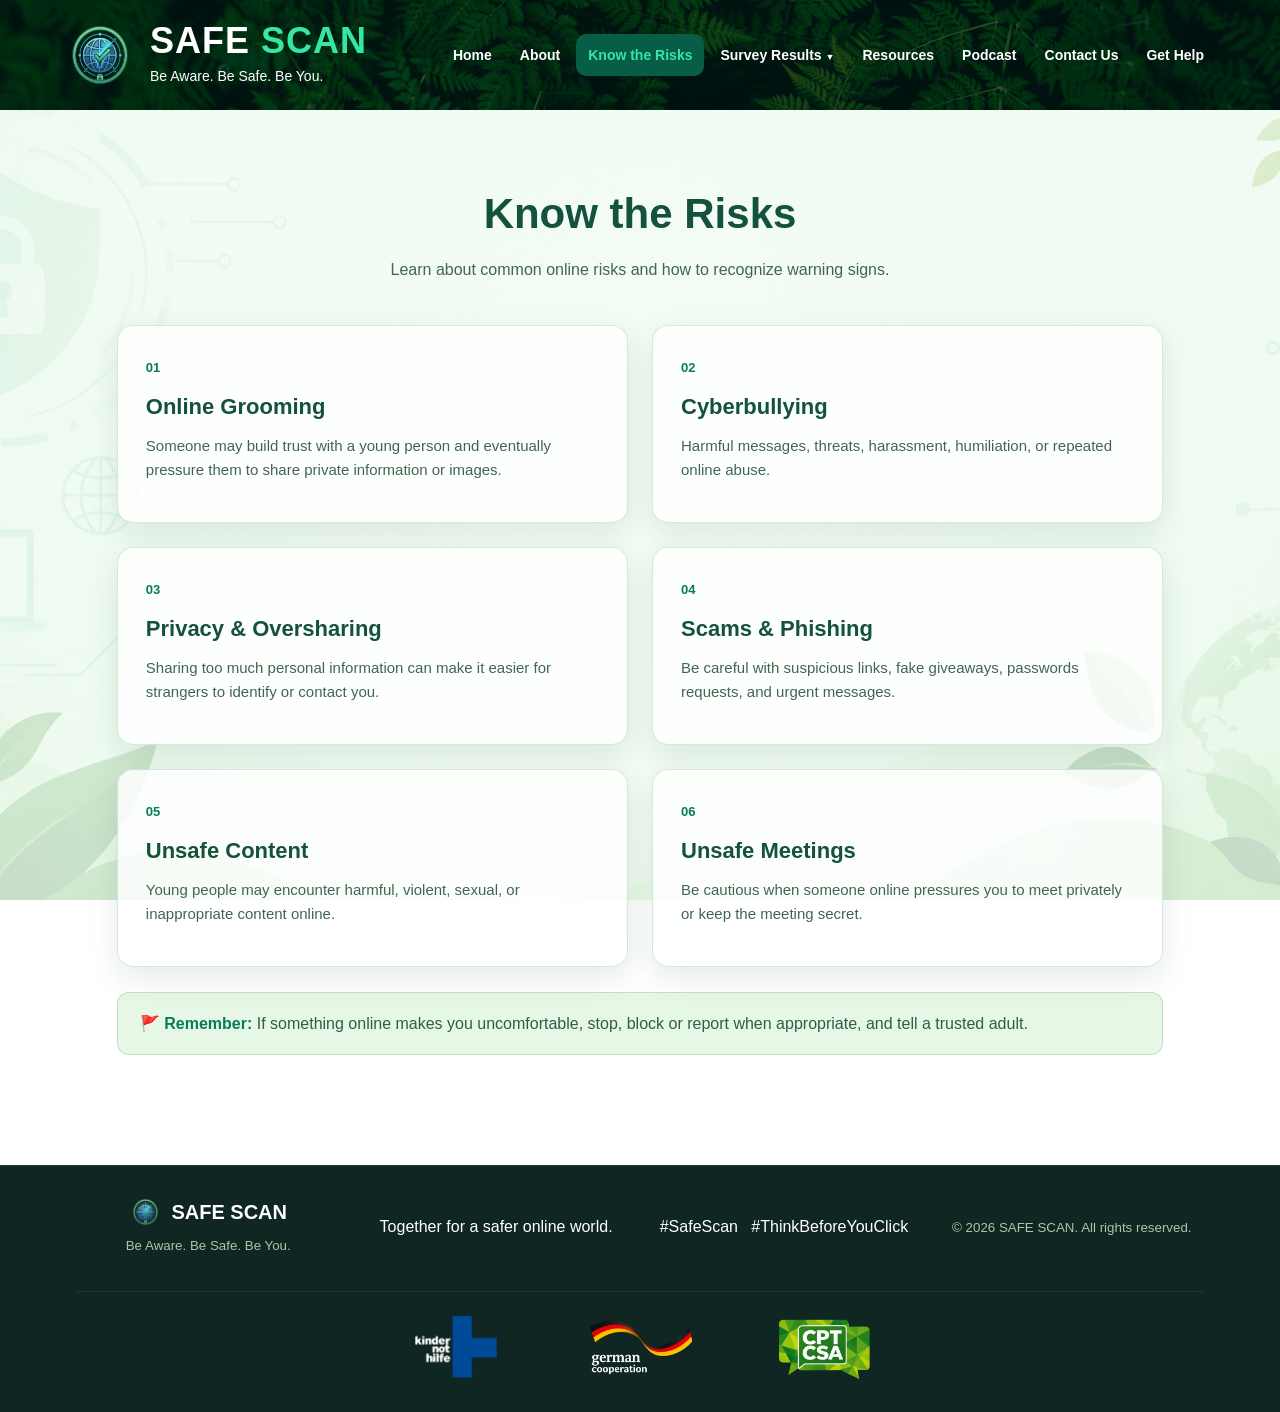
==== risks.html @ a8a2c54b "Add files via upload" ====
<!DOCTYPE html>
<html lang="en">
<head>
    <meta charset="UTF-8">
    <meta name="viewport" content="width=device-width, initial-scale=1.0">
    <title>Know the Risks | SAFE SCAN</title>
    <link rel="stylesheet" href="css/style.css">
</head>
<body>
<header class="header">

    <a href="index.html" class="logo">

        <div class="logo-icon">
            <img src="Images/logo.png" alt="SAFE SCAN Logo">
        </div>

        <div class="logo-text">
            <h2>SAFE <span>SCAN</span></h2>
            <p>Be Aware. Be Safe. Be You.</p>
        </div>

    </a>

    <nav id="mainNav">
        <a href="index.html" class="nav-link">Home</a>
        <a href="about.html" class="nav-link">About</a>
        <a href="risks.html" class="nav-link active">Know the Risks</a>
        <div class="survey-dropdown">
            <button type="button" class="nav-link survey-dropdown-btn" id="surveyDropdownButton"
                    onclick="toggleSurveyDropdown(event)" aria-expanded="false" aria-controls="surveyDropdownMenu">
                Survey Results <span class="dropdown-arrow">▼</span>
            </button>
            <div class="survey-dropdown-menu" id="surveyDropdownMenu">
                <button type="button" onclick="showSurveySection('respondentProfile')"><span>Respondent Profile</span><b>›</b></button>
                <button type="button" onclick="showSurveySection('internetUse')"><span>Internet Use and Online Behavior</span><b>›</b></button>
                <button type="button" onclick="showSurveySection('awareness')"><span>Awareness Information Needs and Podcast Preferences</span><b>›</b></button>
                <button type="button" onclick="showSurveySection('helpSeeking')"><span>Help-Seeking and Reporting</span><b>›</b></button>
                <button type="button" onclick="showSurveySection('overallData')"><span>Overall Data Interpretation</span><b>›</b></button>
            </div>
        </div>
        <a href="resources.html" class="nav-link">Resources</a>
        <a href="podcast.html" class="nav-link">Podcast</a>
        <a href="contact.html" class="nav-link">Contact Us</a>
        <a href="help.html" class="nav-link">Get Help</a>
    </nav>

    <button class="menu-btn" type="button" onclick="toggleMenu()" aria-label="Open navigation menu" aria-controls="mainNav" aria-expanded="false">☰</button>

</header>
<main>
<section class="page" id="risks">

    <div class="page-title">

        <h2>Know the Risks</h2>

        <p>
            Learn about common online risks and how to recognize
            warning signs.
        </p>

    </div>


    <div class="risk-grid">


        <div class="card risk-card">

            <span>01</span>

            <h3>Online Grooming</h3>

            <p>
                Someone may build trust with a young person
                and eventually pressure them to share private
                information or images.
            </p>

        </div>


        <div class="card risk-card">

            <span>02</span>

            <h3>Cyberbullying</h3>

            <p>
                Harmful messages, threats, harassment,
                humiliation, or repeated online abuse.
            </p>

        </div>


        <div class="card risk-card">

            <span>03</span>

            <h3>Privacy & Oversharing</h3>

            <p>
                Sharing too much personal information can make
                it easier for strangers to identify or contact you.
            </p>

        </div>


        <div class="card risk-card">

            <span>04</span>

            <h3>Scams & Phishing</h3>

            <p>
                Be careful with suspicious links, fake giveaways,
                passwords requests, and urgent messages.
            </p>

        </div>


        <div class="card risk-card">

            <span>05</span>

            <h3>Unsafe Content</h3>

            <p>
                Young people may encounter harmful, violent,
                sexual, or inappropriate content online.
            </p>

        </div>


        <div class="card risk-card">

            <span>06</span>

            <h3>Unsafe Meetings</h3>

            <p>
                Be cautious when someone online pressures you
                to meet privately or keep the meeting secret.
            </p>

        </div>

    </div>


    <div class="warning">

        🚩 <strong>Remember:</strong>

        If something online makes you uncomfortable,
        stop, block or report when appropriate,
        and tell a trusted adult.

    </div>

</section>
</main>
<footer>

    <div>
        <div class="footer-brand">
            <img src="Images/logo.png" alt="SAFE SCAN Logo" class="footer-logo">
            <strong>SAFE SCAN</strong>
        </div>
        <small>Be Aware. Be Safe. Be You.</small>
    </div>

    <div>
        Together for a safer online world.
    </div>

    <div>
        #SafeScan &nbsp; #ThinkBeforeYouClick
    </div>

    <div class="copyright">
        <p><small>&copy; 2026 SAFE SCAN. All rights reserved.</small></p>
    </div>

    <div class="footer-partners" aria-label="SAFE SCAN partner logos">
        <img src="Images/partner-logo-1.png" alt="Partner organization logo">
        <img src="Images/partner-logo-2.png" alt="German Cooperation logo">
        <img src="Images/partner-logo-3.png" alt="CPT CSA logo">
    </div>

</footer>
<script src="js/script.js"></script>
</body>
</html>
---- css/style.css ----
/* =========================================================
   SAFE SCAN WEBSITE - COMPLETE CSS WITH SLOW FADE TRANSITIONS
   ========================================================= */

* {
    margin: 0;
    padding: 0;
    box-sizing: border-box;
}

html {
    scroll-behavior: smooth;
}

html,
body {
    width: 100%;
    min-height: 100%;
    overflow-x: hidden;
}

body {
    font-family: Arial, Helvetica, sans-serif;
    color: #17382d;
    min-height: 100vh;
    line-height: 1.6;
    background:
        linear-gradient(
            rgba(242, 252, 244, 0.78),
            rgba(242, 252, 244, 0.78)
        ),
        url("../Images/Leafylighttech.png");
    background-size: cover;
    background-position: center;
    background-attachment: fixed;
    background-repeat: no-repeat;
    margin: 0;
    padding: 0;
}

body:has(.hero) {
    color: #ffffff;
    background:
        radial-gradient(
            circle at 15% 20%,
            rgba(53, 230, 165, 0.08),
            transparent 25%
        ),
        radial-gradient(
            circle at 85% 80%,
            rgba(117, 214, 111, 0.06),
            transparent 28%
        ),
        linear-gradient(
            135deg,
            #021c17,
            #042a22 48%,
            #011611
        );
}

/* =========================================================
   MAIN CONTENT FADE IN / FADE OUT TRANSITIONS
   ========================================================= */

main {
    width: 100%;
    margin: 0;
    padding: 0;
    opacity: 1;
    /* Smooth 0.8s transition for fade-out */
    transition: opacity 0.8s ease-in-out;
    /* Smooth 0.8s keyframe animation for entrance fade-in */
    animation: fadeInContent 0.8s ease-in-out forwards;
}

/* Triggered on page exit */
main.fade-out {
    opacity: 0;
}

@keyframes fadeInContent {
    from {
        opacity: 0;
    }
    to {
        opacity: 1;
    }
}

/* =========================================================
   HEADER / NAVIGATION (EXCLUDED FROM FADE TRANSITION)
   ========================================================= */

.header {
    width: 100%;
    height: 110px;
    min-height: 110px;
    padding: 8px 5%;
    display: flex;
    align-items: center;
    justify-content: space-between;
    gap: 22px;
    position: sticky;
    top: 0;
    z-index: 1000;
    color: #ffffff;
    background:
        linear-gradient(
            rgba(0, 25, 21, 0.72),
            rgba(0, 25, 21, 0.72)
        ),
        url("../Images/fern-background.png");
    background-size: cover;
    background-position: center;
    background-repeat: no-repeat;
    border: none;
    outline: none;
    box-shadow: none;
    margin: 0;
    overflow: visible;
}

.header::before {
    content: "";
    position: absolute;
    inset: 0;
    pointer-events: none;
    opacity: 0.15;
    background:
        linear-gradient(
            45deg,
            transparent 0 8%,
            rgba(53, 230, 165, 0.10) 8.2% 8.5%,
            transparent 8.7% 18%,
            rgba(53, 230, 165, 0.06) 18.2% 18.5%,
            transparent 18.7%
        ),
        linear-gradient(
            135deg,
            transparent 0 86%,
            rgba(53, 230, 165, 0.08) 86.2% 86.5%,
            transparent 86.7%
        );
    z-index: 0;
}

.header::after {
    content: none;
}

/* =========================================================
   LOGO
   ========================================================= */

.logo {
    display: flex;
    align-items: center;
    gap: 14px;
    height: 100%;
    min-width: 300px;
    text-decoration: none;
    color: #ffffff;
    flex-shrink: 0;
    position: relative;
    z-index: 2;
}

.logo-icon {
    width: 72px;
    height: 72px;
    flex: 0 0 72px;
    display: flex;
    align-items: center;
    justify-content: center;
    overflow: hidden;
    background: transparent;
    border: none;
    box-shadow: none;
}

.logo-icon img {
    width: 72px;
    height: 72px;
    object-fit: contain;
    display: block;
}

.logo-text {
    display: flex;
    flex-direction: column;
    justify-content: center;
}

.logo-text h2 {
    font-size: 36px;
    font-weight: 800;
    letter-spacing: 1px;
    line-height: 1;
    white-space: nowrap;
}

.logo-text h2 span {
    color: #35e6a5;
}

.logo-text p {
    font-size: 14px;
    margin-top: 6px;
    color: #ffffff;
    white-space: nowrap;
}

/* =========================================================
   NAVIGATION
   ========================================================= */

nav {
    display: flex;
    align-items: center;
    justify-content: flex-end;
    gap: 4px;
    flex: 1;
    position: relative;
    z-index: 2;
}

.nav-link {
    color: #ffffff;
    text-decoration: none;
    padding: 10px 12px;
    font-size: 14px;
    font-weight: 700;
    border-radius: 10px;
    white-space: nowrap;
    transition:
        color 0.25s ease,
        background 0.25s ease,
        transform 0.25s ease;
}

.nav-link:hover {
    color: #35e6a5;
    background: rgba(53, 230, 165, 0.10);
    transform: translateY(-1px);
}

.nav-link.active {
    color: #35e6a5;
    background: #075d45;
    box-shadow: none;
}

.menu-btn {
    display: none;
    border: 0;
    background: transparent;
    color: #ffffff;
    font-size: 30px;
    cursor: pointer;
    position: relative;
    z-index: 3;
}

/* =========================================================
   HOME HERO
   ========================================================= */

.hero {
    min-height: 650px;
    width: 100%;
    display: flex;
    align-items: center;
    padding: 70px 7%;
    position: relative;
    overflow: hidden;
    margin: 0;
    border: none;
    outline: none;
    background:
        linear-gradient(
            90deg,
            rgba(0, 25, 21, 0.93),
            rgba(0, 30, 24, 0.72),
            rgba(0, 25, 21, 0.35)
        ),
        url("../Images/Newbg.png");
    background-size: cover;
    background-position: center;
    background-repeat: no-repeat;
}

.header + .hero {
    margin-top: 0;
    border-top: none;
    outline: none;
}

.hero-content {
    width: 55%;
    max-width: 700px;
    position: relative;
    z-index: 2;
}

.small-title {
    color: #7ff0b5;
    font-size: 13px;
    font-weight: 700;
    letter-spacing: 0.7px;
    margin-bottom: 12px;
}

.hero h1 {
    color: #ffffff;
    font-size: 58px;
    line-height: 1.02;
    margin: 10px 0 20px;
    font-weight: 800;
    text-shadow: 0 2px 8px rgba(0, 0, 0, 0.30);
}

.hero-content > p:not(.small-title) {
    max-width: 620px;
    font-size: 18px;
    color: #ffffff;
    text-shadow: 0 1px 5px rgba(0, 0, 0, 0.25);
}

.hero-buttons {
    display: flex;
    gap: 12px;
    margin-top: 25px;
    flex-wrap: wrap;
}

/* =========================================================
   BUTTONS
   ========================================================= */

.btn {
    display: inline-block;
    padding: 13px 20px;
    border-radius: 30px;
    font-weight: 700;
    font-size: 14px;
    text-decoration: none;
    border: none;
    cursor: pointer;
    transition:
        background 0.25s ease,
        transform 0.25s ease,
        box-shadow 0.25s ease;
}

.primary {
    background: #087d57;
    color: #ffffff;
    box-shadow: 0 4px 12px rgba(0, 0, 0, 0.18);
}

.primary:hover {
    background: #056446;
    transform: translateY(-2px);
}

.secondary {
    background: rgba(255, 255, 255, 0.94);
    color: #07583f;
    border: 2px solid #087d57;
}

.secondary:hover {
    background: #ffffff;
    transform: translateY(-2px);
}

/* =========================================================
   HERO DEVICES
   ========================================================= */

.hero-image {
    position: absolute;
    right: 5%;
    bottom: 0;
    width: 40%;
    max-width: 500px;
    height: 430px;
    z-index: 1;
}

.laptop {
    position: absolute;
    width: 370px;
    height: 235px;
    right: 40px;
    top: 75px;
    border-radius: 12px;
    background:
        linear-gradient(
            145deg,
            #163d37,
            #061b18
        );
    border: 3px solid rgba(117, 214, 111, 0.35);
    box-shadow: 0 20px 45px rgba(0, 0, 0, 0.45);
    transform: perspective(800px) rotateY(-8deg);
}

.screen {
    position: absolute;
    inset: 12px;
    border-radius: 7px;
    display: flex;
    align-items: center;
    justify-content: center;
    border: 1px solid rgba(53, 230, 165, 0.25);
    background-image:
        url("../Images/logo.png"),
        radial-gradient(
            circle at center,
            rgba(53, 230, 165, 0.20),
            rgba(0, 20, 18, 0.95)
        );
    background-repeat: no-repeat;
    background-position: center;
    background-size: 150px, cover;
    font-size: 0;
}

.screen .device-logo {
    width: 150px;
    height: 150px;
    object-fit: contain;
    display: block;
}

.laptop::after {
    content: "";
    position: absolute;
    width: 430px;
    height: 15px;
    left: -32px;
    bottom: -18px;
    border-radius: 0 0 15px 15px;
    background:
        linear-gradient(
            90deg,
            #0c2521,
            #24534a,
            #0c2521
        );
}

.phone {
    position: absolute;
    width: 125px;
    height: 245px;
    right: -5px;
    bottom: 25px;
    border-radius: 20px;
    display: flex;
    align-items: center;
    justify-content: center;
    border: 3px solid rgba(117, 214, 111, 0.45);
    box-shadow: 0 20px 40px rgba(0, 0, 0, 0.45);
    z-index: 3;
    background-image:
        url("../Images/logo.png"),
        linear-gradient(
            145deg,
            #163d37,
            #041512
        );
    background-repeat: no-repeat;
    background-position: center;
    background-size: 75px, cover;
    font-size: 0;
}

.phone .device-logo {
    width: 75px;
    height: 75px;
    object-fit: contain;
    display: block;
}

.phone::before {
    content: "";
    position: absolute;
    inset: 8px;
    border-radius: 14px;
    background:
        radial-gradient(
            circle,
            rgba(53, 230, 165, 0.18),
            rgba(0, 20, 18, 0.95)
        );
    z-index: -1;
}

/* =========================================================
   PAGE CONTENT CARDS & STRUCTURE
   ========================================================= */

.page {
    max-width: 1200px;
    margin: 0 auto;
    padding: 70px 6%;
    color: #17382d;
}

.page-title {
    text-align: center;
    margin-bottom: 42px;
}

.page-title h2,
.page-title h1 {
    font-size: 42px;
    color: #14523d;
    margin-bottom: 10px;
    font-weight: 800;
}

.page-title p {
    max-width: 760px;
    margin: auto;
    color: #426455;
    font-size: 16px;
}

.three-columns {
    display: grid;
    grid-template-columns: repeat(3, 1fr);
    gap: 24px;
    margin-top: 25px;
}

.card {
    background: rgba(255, 255, 255, 0.82);
    border: 1px solid rgba(35, 125, 85, 0.18);
    border-radius: 16px;
    padding: 28px;
    backdrop-filter: blur(8px);
    box-shadow: 0 10px 30px rgba(31, 88, 57, 0.12);
    transition:
        transform 0.25s ease,
        background 0.25s ease,
        box-shadow 0.25s ease;
}

.card:hover {
    transform: translateY(-4px);
    background: rgba(255, 255, 255, 0.92);
    box-shadow: 0 15px 35px rgba(31, 88, 57, 0.17);
}

.card h3 {
    margin-bottom: 12px;
    color: #14523d;
    font-size: 21px;
}

.card p {
    color: #426455;
    font-size: 15px;
    margin-bottom: 12px;
}

.card ul {
    padding-left: 20px;
    color: #426455;
}

.card li {
    margin-bottom: 6px;
}

.card-icon {
    width: 55px;
    height: 55px;
    border-radius: 12px;
    background: rgba(117, 214, 111, 0.20);
    display: flex;
    align-items: center;
    justify-content: center;
    color: #168457;
    font-size: 25px;
    margin-bottom: 18px;
}

/* =========================================================
   ABOUT
   ========================================================= */

.about-content {
    display: grid;
    grid-template-columns: 1fr 1fr;
    gap: 40px;
    align-items: center;
}

.about-content h2 {
    color: #14523d;
    margin-bottom: 15px;
}

.about-content p {
    color: #426455;
    margin-bottom: 15px;
}

/* =========================================================
   RISKS
   ========================================================= */

.risk-grid {
    display: grid;
    grid-template-columns: repeat(2, 1fr);
    gap: 24px;
}

.risk-card {
    background: rgba(255, 255, 255, 0.82);
    border: 1px solid rgba(35, 125, 85, 0.18);
    border-radius: 16px;
    padding: 28px;
    box-shadow: 0 10px 30px rgba(31, 88, 57, 0.12);
    transition: transform 0.25s ease;
}

.risk-card:hover {
    transform: translateY(-4px);
}

.risk-card span {
    display: inline-block;
    color: #087d57;
    font-weight: 800;
    font-size: 13px;
    margin-bottom: 10px;
}

.risk-card h3 {
    color: #14523d;
    font-size: 22px;
    margin-bottom: 10px;
}

.risk-card p {
    color: #426455;
}

/* =========================================================
   WARNING
   ========================================================= */

.warning {
    margin-top: 25px;
    padding: 18px 22px;
    border-radius: 12px;
    background: rgba(117, 214, 111, 0.18);
    border: 1px solid rgba(35, 125, 85, 0.20);
    color: #315c48;
}

.warning strong {
    color: #087d57;
}

/* =========================================================
   SURVEY & STATS
   ========================================================= */

.statistics {
    display: grid;
    grid-template-columns: repeat(3, 1fr);
    gap: 20px;
    margin-bottom: 35px;
}

.stat {
    padding: 28px;
    text-align: center;
    border-radius: 15px;
    background: rgba(255, 255, 255, 0.84);
    border: 1px solid rgba(35, 125, 85, 0.18);
    box-shadow: 0 10px 30px rgba(31, 88, 57, 0.12);
}

.stat strong {
    display: block;
    color: #087d57;
    font-size: 38px;
    line-height: 1.1;
    margin-bottom: 8px;
}

.stat span {
    color: #426455;
}

/* =========================================================
   TABLE
   ========================================================= */

.table-container {
    width: 100%;
    overflow-x: auto;
    border-radius: 14px;
    box-shadow: 0 10px 25px rgba(31, 88, 57, 0.10);
}

table {
    width: 100%;
    min-width: 600px;
    border-collapse: collapse;
    background: rgba(255, 255, 255, 0.88);
}

th,
td {
    padding: 15px 18px;
    text-align: left;
    border-bottom: 1px solid rgba(35, 125, 85, 0.12);
}

th {
    background: #dff3e3;
    color: #14523d;
    font-weight: 800;
}

td {
    color: #426455;
}

/* =========================================================
   RESOURCES
   ========================================================= */

.resource {
    display: flex;
    flex-direction: column;
}

.resource span {
    display: block;
    font-size: 35px;
    margin-bottom: 12px;
}

.resource button,
.resource a:not(.btn),
.podcast-list button {
    display: inline-block;
    padding: 11px 17px;
    border-radius: 24px;
    border: 0;
    background: #087d57;
    color: #ffffff;
    text-decoration: none;
    font-weight: 700;
    cursor: pointer;
    transition:
        background 0.25s ease,
        transform 0.25s ease;
}

.resource button:hover,
.resource a:not(.btn):hover,
.podcast-list button:hover {
    background: #056446;
    transform: translateY(-2px);
}

/* =========================================================
   PODCAST
   ========================================================= */

.podcast-box {
    max-width: 850px;
    margin: 0 auto;
    padding: 34px;
    border-radius: 18px;
    background: rgba(255, 255, 255, 0.84);
    border: 1px solid rgba(35, 125, 85, 0.18);
    display: flex;
    gap: 28px;
    align-items: center;
    box-shadow: 0 10px 30px rgba(31, 88, 57, 0.12);
}

.podcast-cover {
    width: 130px;
    height: 130px;
    flex: 0 0 130px;
    border-radius: 18px;
    background: rgba(53, 230, 165, 0.16);
    display: flex;
    align-items: center;
    justify-content: center;
    font-size: 55px;
}

.podcast-box small {
    color: #087d57;
    font-weight: 700;
}

.podcast-box h2 {
    font-size: 30px;
    margin: 6px 0 10px;
    color: #14523d;
}

.podcast-box p {
    color: #426455;
    margin-bottom: 20px;
}

.player {
    padding: 18px;
    border-radius: 12px;
    background: rgba(20, 82, 61, 0.08);
}

.player button {
    width: 50px;
    height: 50px;
    border: 0;
    border-radius: 50%;
    background: #75d66f;
    color: #06251f;
    font-size: 19px;
    cursor: pointer;
}

.player span {
    margin-left: 12px;
    color: #426455;
}

.progress {
    width: 100%;
    height: 7px;
    margin-top: 16px;
    border-radius: 10px;
    background: rgba(20, 82, 61, 0.12);
    overflow: hidden;
}

.progress #progressBar {
    width: 0;
    height: 100%;
    background: #087d57;
    transition: width 0.2s linear;
}

.podcast-list {
    margin-top: 25px;
}

/* =========================================================
   CONTACT
   ========================================================= */

.contact-container {
    display: grid;
    grid-template-columns: 0.9fr 1.1fr;
    gap: 30px;
}

.contact-info {
    padding: 30px;
    border-radius: 16px;
    background: rgba(255, 255, 255, 0.84);
    border: 1px solid rgba(35, 125, 85, 0.18);
    box-shadow: 0 10px 30px rgba(31, 88, 57, 0.12);
}

.contact-info h2 {
    color: #14523d;
    margin-bottom: 12px;
}

.contact-info p,
.contact-info li {
    color: #426455;
}

.contact-info ul {
    padding-left: 20px;
}

#contactForm {
    padding: 30px;
    border-radius: 16px;
    background: rgba(255, 255, 255, 0.84);
    border: 1px solid rgba(35, 125, 85, 0.18);
    box-shadow: 0 10px 30px rgba(31, 88, 57, 0.12);
}

#contactForm label {
    display: block;
    margin: 0 0 7px;
    font-weight: 700;
    color: #14523d;
}

#contactForm input,
#contactForm textarea {
    width: 100%;
    padding: 13px 15px;
    margin: 0 0 17px;
    border-radius: 8px;
    border: 1px solid rgba(35, 125, 85, 0.22);
    background: rgba(255, 255, 255, 0.75);
    color: #17382d;
    outline: 0;
    font-family: inherit;
}

#contactForm input:focus,
#contactForm textarea:focus {
    border-color: #087d57;
    box-shadow: 0 0 0 3px rgba(8, 125, 87, 0.08);
}

#contactForm textarea {
    min-height: 140px;
    resize: vertical;
}

#contactForm input::placeholder,
#contactForm textarea::placeholder {
    color: #7b998b;
}

.success-message {
    display: none;
    margin-top: 18px;
    padding: 14px;
    border-radius: 8px;
    background: rgba(117, 214, 111, 0.18);
    border: 1px solid rgba(35, 125, 85, 0.20);
    color: #087d57;
}

/* =========================================================
   GET HELP
   ========================================================= */

.help-box {
    max-width: 1000px;
    margin: auto;
}

.help-box > small {
    color: #087d57;
    font-weight: 800;
    letter-spacing: 1px;
}

.help-box > h2 {
    font-size: 40px;
    line-height: 1.15;
    margin: 10px 0 16px;
    color: #14523d;
}

.help-box > p {
    max-width: 850px;
    color: #426455;
}

/* =========================================================
   FOOTER
   ========================================================= */

footer {
    margin-top: 40px;
    padding: 30px 6%;
    display: flex;
    justify-content: space-between;
    align-items: center;
    gap: 25px;
    flex-wrap: wrap;
    text-align: center;
    background: rgba(0, 25, 21, 0.94);
    border-top: 1px solid rgba(53, 230, 165, 0.15);
    color: #ffffff;
}

footer > div {
    flex: 1;
    min-width: 200px;
}

footer strong {
    font-size: 20px;
    color: #ffffff;
}

footer small {
    color: #abc5a9;
}

.footer-brand {
    display: flex;
    align-items: center;
    justify-content: center;
    gap: 10px;
    margin-bottom: 4px;
}

.footer-logo {
    width: 32px;
    height: 32px;
    object-fit: contain;
}

/* =========================================================
   RESPONSIVE STYLES
   ========================================================= */

@media (max-width: 1200px) {
    .header {
        gap: 12px;
        padding: 8px 3%;
    }

    .logo {
        min-width: 280px;
    }

    .logo-icon,
    .logo-icon img {
        width: 65px;
        height: 65px;
    }

    .logo-icon {
        flex-basis: 65px;
    }

    .logo-text h2 {
        font-size: 32px;
    }

    .logo-text p {
        font-size: 12px;
    }

    .nav-link {
        font-size: 12px;
        padding: 9px 9px;
    }
}

@media (max-width: 980px) {
    .header {
        height: 95px;
        min-height: 95px;
    }

    .menu-btn {
        display: block;
    }

    nav {
        display: none;
        position: absolute;
        top: 100%;
        left: 0;
        width: 100%;
        padding: 14px 5%;
        background:
            linear-gradient(
                rgba(0, 25, 22, 0.96),
                rgba(0, 25, 22, 0.96)
            ),
            url("../Images/fern-background.png");
        background-size: cover;
        background-position: center;
        flex-direction: column;
        align-items: stretch;
        border: none;
        box-shadow: 0 8px 20px rgba(0, 0, 0, 0.25);
    }

    nav.show {
        display: flex;
    }

    .nav-link {
        width: 100%;
        text-align: center;
        padding: 12px;
    }

    .hero-content {
        width: 100%;
    }

    .hero-image {
        opacity: 0.25;
        width: 55%;
        right: -5%;
    }

    .three-columns {
        grid-template-columns: repeat(2, 1fr);
    }

    .about-content,
    .contact-container {
        grid-template-columns: 1fr;
    }
}

@media (max-width: 700px) {
    .header {
        height: 82px;
        min-height: 82px;
        padding: 6px 5%;
    }

    .logo {
        gap: 9px;
        min-width: 0;
    }

    .logo-icon,
    .logo-icon img {
        width: 55px;
        height: 55px;
    }

    .logo-icon {
        flex-basis: 55px;
    }

    .logo-text h2 {
        font-size: 23px;
    }

    .logo-text p {
        font-size: 9px;
        margin-top: 4px;
    }

    .hero {
        min-height: 570px;
        padding: 55px 7%;
    }

    .small-title {
        font-size: 11px;
    }

    .hero h1 {
        font-size: 40px;
    }

    .hero-content > p:not(.small-title) {
        font-size: 15px;
    }

    .hero-buttons {
        flex-direction: column;
        align-items: stretch;
    }

    .hero-buttons .btn {
        width: max-content;
    }

    .hero-image {
        width: 75%;
        right: -20%;
        opacity: 0.16;
    }

    .page {
        padding: 50px 6%;
    }

    .page-title h2,
    .page-title h1 {
        font-size: 32px;
    }

    .three-columns,
    .risk-grid,
    .statistics {
        grid-template-columns: 1fr;
    }

    .podcast-box {
        flex-direction: column;
        align-items: stretch;
    }

    .podcast-cover {
        margin: auto;
    }

    .help-box > h2 {
        font-size: 31px;
    }

    footer {
        flex-direction: column;
    }

    footer > div {
        min-width: 100%;
    }

    .screen {
        background-size: 115px, cover;
    }

    .screen .device-logo {
        width: 115px;
        height: 115px;
    }

    .phone {
        background-size: 65px, cover;
    }

    .phone .device-logo {
        width: 65px;
        height: 65px;
    }
}

@media (max-width: 420px) {
    .logo-icon,
    .logo-icon img {
        width: 50px;
        height: 50px;
    }

    .logo-icon {
        flex-basis: 50px;
    }

    .logo-text h2 {
        font-size: 20px;
    }

    .logo-text p {
        font-size: 8px;
    }

    .hero h1 {
        font-size: 34px;
    }

    .btn {
        width: 100%;
        text-align: center;
    }

    .screen {
        background-size: 95px, cover;
    }

    .screen .device-logo {
        width: 95px;
        height: 95px;
    }

    .phone {
        background-size: 58px, cover;
    }

    .phone .device-logo {
        width: 58px;
        height: 58px;
    }
}

/* =========================================================
   SURVEY RESULTS ADD-ON (SCOPED)
   ========================================================= */
@keyframes fadeIn{from{opacity:0}to{opacity:1}}
.survey-dropdown{position:relative}
.survey-dropdown-btn{cursor:pointer}
.dropdown-arrow{font-size:9px}
.survey-dropdown-menu{display:none;position:absolute;top:calc(100% + 8px);left:0;width:310px;padding:7px;background:#087d57;border-radius:10px;box-shadow:0 12px 28px rgba(0,0,0,.28)}
.survey-dropdown-menu.show{display:block}
.survey-dropdown-menu button{width:100%;display:flex;justify-content:space-between;gap:10px;padding:10px 12px;border:0;border-radius:7px;background:none;color:#fff;font-weight:700;text-align:left;cursor:pointer}
.survey-dropdown-menu button:hover{background:rgba(255,255,255,.14)}
.survey-dropdown-menu b{font-size:22px;font-weight:400}
.survey-page .eyebrow{color:#087d57;font-size:12px;font-weight:800;letter-spacing:2px}
.survey-page .page-title p, .survey-page .section-heading p{color:#426455}
.survey-page .section-heading{margin-bottom:30px}
.survey-page .section-heading>span, .survey-page .subheading>span{color:#087d57;font-size:13px;font-weight:800;letter-spacing:1.5px}
.survey-page .section-heading h2{font-size:32px;color:#14523d;line-height:1.2;margin:6px 0 8px}
.survey-page .survey-section{display:none;scroll-margin-top:135px;margin-bottom:60px}
.survey-page .survey-section.active-section{display:block}
.survey-page .default-survey-section{display:block}
.survey-page .stat, .survey-page .age-card, .survey-page .data-card, .survey-page .visual-list>div, .survey-page .awareness-grid article, .survey-page .podcast-grid article, .survey-page .style-grid article, .survey-page .rank-grid article, .survey-page .reason-grid article, .survey-page .barrier-grid article, .survey-page .comfort-grid article, .survey-page .overall-grid article{background:rgba(255,255,255,.82);border:1px solid rgba(35,125,85,.17);box-shadow:0 10px 28px rgba(31,88,57,.08)}
.survey-page .overview-panel{display:flex;justify-content:space-between;align-items:center;gap:25px;margin-top:25px;padding:34px;border-radius:26px;background:linear-gradient(135deg,#03372a,#087d57);color:#fff}
.survey-page .overview-panel span, .survey-page .help-hero span, .survey-page .interpretation-shape span{font-size:10px;font-weight:800;letter-spacing:1.8px;color:#7ff0b5}
.survey-page .overview-panel h3{font-size:27px}
.survey-page .overview-panel p{max-width:750px;color:rgba(255,255,255,.82)}
.survey-page .overview-orb{width:145px;height:145px;border-radius:50%;border:2px solid rgba(127,240,181,.4);display:grid;place-items:center;align-content:center;flex-shrink:0}
.survey-page .overview-orb b{font-size:40px;color:#7ff0b5}
.survey-page .overview-orb small{font-size:9px;letter-spacing:1px}
.survey-page .profile-intro{display:flex;gap:24px;align-items:center;padding:25px;border-radius:22px;background:rgba(255,255,255,.76);border:1px solid rgba(35,125,85,.16)}
.survey-page .profile-intro>strong{font-size:48px;color:#087d57}
.survey-page .profile-intro span{font-size:10px;font-weight:800;letter-spacing:1.5px;color:#087d57}
.survey-page .profile-intro h3{font-size:22px;color:#14523d}
.survey-page .subheading{margin:45px 0 20px}
.survey-page .subheading h3{font-size:25px;color:#14523d}
.survey-page .age-grid{display:grid;grid-template-columns:repeat(4,1fr);gap:20px}
.survey-page .age-card{padding:25px;border-radius:24px;position:relative}
.survey-page .age-card.featured, .survey-page .featured-card{border:2px solid #35b982}
.survey-page .age-card.muted{opacity:.75}
.survey-page .shape-circle, .survey-page .gender-ring{width:108px;height:108px;border-radius:50%;background:conic-gradient(#087d57 var(--value),rgba(8,125,87,.1) 0);display:grid;place-items:center;position:relative;margin-bottom:17px}
.survey-page .shape-circle:after, .survey-page .gender-ring:after{content:"";position:absolute;inset:10px;background:#f7fcf8;border-radius:50%}
.survey-page .shape-circle b, .survey-page .gender-ring b{position:relative;z-index:1;color:#087d57}
.survey-page .age-card>span, .survey-page .gender-feature>span, .survey-page .awareness-grid article>span{font-size:10px;font-weight:800;letter-spacing:1.4px;color:#087d57}
.survey-page .age-card h3{font-size:23px;color:#14523d}
.survey-page .age-card>strong{display:block;color:#426455;font-size:14px;margin:3px 0 12px}
.survey-page .mini-track, .survey-page .progress{display:block;height:8px;border-radius:20px;background:rgba(8,125,87,.1);overflow:hidden}
.survey-page .mini-track em, .survey-page .progress em{display:block;height:100%;background:#087d57;border-radius:inherit}
.survey-page .featured-label{position:absolute;right:12px;top:12px;font-style:normal;font-size:8px;background:#dff7ea;color:#087d57;padding:5px 7px;border-radius:20px}
.survey-page .age-card p{font-size:14px;color:#426455;margin-top:12px}
.survey-page .gender-layout{display:grid;grid-template-columns:.9fr 1.5fr;gap:20px}
.survey-page .gender-feature{padding:30px;border-radius:25px;background:linear-gradient(145deg,#064c39,#087d57);color:#fff}
.survey-page .gender-feature .gender-ring{margin:auto}
.survey-page .gender-feature .gender-ring{--value:61.25%;background:conic-gradient(#7ff0b5 var(--value),rgba(255,255,255,.15) 0)}
.survey-page .gender-feature .gender-ring:after{background:#07533f}
.survey-page .gender-feature .gender-ring b{color:#fff}
.survey-page .gender-feature>span{color:#7ff0b5}
.survey-page .gender-feature h3{font-size:29px}
.survey-page .gender-feature p{color:rgba(255,255,255,.8)}
.survey-page .gender-list{display:grid;gap:18px}
.survey-page .gender-list article{display:flex;align-items:center;gap:20px;padding:25px;border-radius:22px;background:rgba(255,255,255,.82);border:1px solid rgba(35,125,85,.16)}
.survey-page .bubble{width:100px;height:100px;border-radius:50%;display:grid;place-items:center;background:#dff3e3;border:7px solid #9ae7be;color:#087d57;font-weight:800}
.survey-page .bubble.small{width:80px;height:80px}
.survey-page .gender-list h3{color:#14523d}
.survey-page .gender-list p{color:#087d57;font-weight:800}
.survey-page .gender-list small{color:#426455}
.survey-page .grade-grid{display:grid;grid-template-columns:repeat(6,1fr);gap:14px}
.survey-page .grade-card{min-height:200px;padding:20px;border-radius:23px;display:flex;flex-direction:column;justify-content:flex-end;position:relative}
.survey-page .grade-card span{font-size:10px;font-weight:800;color:#426455}
.survey-page .grade-card>b{font-size:36px;color:#087d57}
.survey-page .grade-card small{color:#426455}
.survey-page .grade-card em{position:absolute;top:10px;right:9px;font-size:8px;font-style:normal;color:#087d57;background:#dff7ea;padding:4px 6px;border-radius:15px}
.survey-page .interpretation-shape{margin-top:28px;padding:32px;border-radius:28px;background:linear-gradient(135deg,#03372a,#087d57);color:#fff}
.survey-page .interpretation-shape h3{font-size:25px;margin:5px 0 8px}
.survey-page .interpretation-shape p{color:rgba(255,255,255,.82);max-width:950px}
.survey-page .feature-row{display:grid;grid-template-columns:repeat(2,1fr);gap:20px}
.survey-page .feature-card{padding:30px;border-radius:24px;background:linear-gradient(135deg,#064c39,#087d57);color:#fff}
.survey-page .feature-card.light{background:rgba(255,255,255,.82);color:#17382d;border:1px solid rgba(35,125,85,.16)}
.survey-page .feature-card>span{font-size:10px;font-weight:800;letter-spacing:1.5px;color:#7ff0b5}
.survey-page .feature-card.light>span{color:#087d57}
.survey-page .feature-card>strong{display:block;font-size:46px;color:#7ff0b5}
.survey-page .feature-card.light>strong{color:#087d57}
.survey-page .feature-card p{color:rgba(255,255,255,.8)}
.survey-page .feature-card.light p{color:#426455}
.survey-page .feature-card .progress{margin-top:18px;background:rgba(255,255,255,.15)}
.survey-page .feature-card.light .progress{background:rgba(8,125,87,.1)}
.survey-page .feature-card .progress em{background:#7ff0b5}
.survey-page .feature-card.light .progress em{background:#087d57}
.survey-page .visual-list{display:grid;grid-template-columns:repeat(2,1fr);gap:14px}
.survey-page .visual-list>div{padding:18px 20px;border-radius:18px}
.survey-page .visual-list b{color:#14523d}
.survey-page .visual-list span{font-size:12px;color:#426455;margin-left:10px}
.survey-page .visual-list strong{float:right;color:#087d57}
.survey-page .visual-list i, .survey-page .platform-grid i, .survey-page .barrier-grid i, .survey-page .awareness-grid i{display:block;clear:both;height:7px;background:rgba(8,125,87,.1);border-radius:20px;overflow:hidden;margin-top:10px}
.survey-page .visual-list em, .survey-page .platform-grid em, .survey-page .barrier-grid em, .survey-page .awareness-grid em{display:block;height:100%;background:#087d57}
.survey-page .compact{grid-template-columns:repeat(3,1fr)}
.survey-page .card-grid{display:grid;grid-template-columns:repeat(3,1fr);gap:15px}
.survey-page .data-card{padding:22px;border-radius:20px}
.survey-page .data-card>strong{font-size:30px;color:#087d57}
.survey-page .data-card h3{font-size:18px;color:#14523d}
.survey-page .data-card>b{font-size:12px;color:#426455}
.survey-page .data-card p{font-size:13px;color:#426455}
.survey-page .time-grid{display:grid;grid-template-columns:repeat(5,1fr);gap:14px}
.survey-page .time-grid article{min-height:155px;border-radius:50%;display:grid;place-items:center;align-content:center;text-align:center;background:rgba(255,255,255,.82);border:1px solid rgba(35,125,85,.16)}
.survey-page .time-grid article:first-child{background:#dff7ea;border:2px solid #35b982}
.survey-page .time-grid strong{font-size:28px;color:#087d57}
.survey-page .time-grid b{color:#14523d}
.survey-page .time-grid small{color:#426455}
.survey-page .note-box{margin-top:20px;padding:18px 22px;border-left:5px solid #087d57;background:rgba(255,255,255,.72);color:#426455}
.survey-page .platform-grid{display:grid;grid-template-columns:repeat(2,1fr);gap:14px}
.survey-page .platform-grid>div{padding:18px 20px;background:rgba(255,255,255,.78);border:1px solid rgba(35,125,85,.15);border-radius:18px}
.survey-page .platform-grid b{color:#14523d}
.survey-page .platform-grid strong{float:right;color:#087d57}
.survey-page .platform-grid small{color:#426455}
.survey-page .awareness-grid{display:grid;grid-template-columns:repeat(3,1fr);gap:18px}
.survey-page .awareness-grid article{padding:27px;border-radius:23px}
.survey-page .awareness-grid article>strong{display:block;font-size:42px;color:#087d57}
.survey-page .awareness-grid article h3{color:#14523d}
.survey-page .awareness-grid article p, .survey-page .awareness-grid article small{color:#426455}
.survey-page .topic-cloud{display:flex;flex-wrap:wrap;gap:12px}
.survey-page .topic-cloud span{padding:13px 17px;border-radius:30px;background:rgba(255,255,255,.8);border:1px solid rgba(35,125,85,.15);font-weight:700;color:#14523d}
.survey-page .topic-cloud .large{font-size:18px;background:#dff7ea}
.survey-page .topic-cloud b{color:#087d57}
.survey-page .podcast-grid{display:grid;grid-template-columns:repeat(4,1fr);gap:15px}
.survey-page .podcast-grid article{padding:22px;border-radius:20px}
.survey-page .podcast-grid .main{grid-column:span 2;background:linear-gradient(135deg,#064c39,#087d57);color:#fff}
.survey-page .podcast-grid strong, .survey-page .style-grid strong{font-size:30px;color:#087d57}
.survey-page .podcast-grid .main strong{color:#7ff0b5}
.survey-page .podcast-grid h3, .survey-page .style-grid h3{font-size:17px;color:#14523d}
.survey-page .podcast-grid .main h3{color:#fff}
.survey-page .podcast-grid small, .survey-page .style-grid small{color:#426455}
.survey-page .style-grid{display:grid;grid-template-columns:repeat(4,1fr);gap:15px}
.survey-page .style-grid article{padding:21px;border-radius:20px}
.survey-page .style-grid .featured-card{grid-column:span 2}
.survey-page .help-hero{display:flex;justify-content:space-between;align-items:center;gap:25px;padding:30px;border-radius:28px;background:linear-gradient(135deg,#064c39,#087d57);color:#fff}
.survey-page .help-hero strong{display:block;font-size:50px;color:#7ff0b5}
.survey-page .help-hero h3{font-size:25px}
.survey-page .help-hero p{color:rgba(255,255,255,.8)}
.survey-page .shield{width:120px;height:140px;display:grid;place-items:center;background:#7ff0b5;color:#064c39;font-size:45px;clip-path:polygon(50% 0,90% 14%,84% 68%,50% 100%,16% 68%,10% 14%)}
.survey-page .rank-grid{display:grid;grid-template-columns:repeat(3,1fr);gap:14px}
.survey-page .rank-grid article, .survey-page .reason-grid article, .survey-page .barrier-grid article, .survey-page .comfort-grid article{padding:21px;border-radius:20px}
.survey-page .rank-grid .top, .survey-page .barrier-grid .major{border:2px solid #35b982;background:#e7faef}
.survey-page .rank-grid strong, .survey-page .reason-grid strong, .survey-page .barrier-grid strong, .survey-page .comfort-grid strong, .survey-page .referral>strong{font-size:28px;color:#087d57}
.survey-page .rank-grid h3, .survey-page .reason-grid h3, .survey-page .barrier-grid h3, .survey-page .comfort-grid h3{font-size:18px;color:#14523d}
.survey-page .rank-grid small, .survey-page .reason-grid small, .survey-page .barrier-grid small, .survey-page .comfort-grid small{color:#426455}
.survey-page .reason-grid{display:grid;grid-template-columns:repeat(3,1fr);gap:14px}
.survey-page .barrier-grid{display:grid;grid-template-columns:repeat(2,1fr);gap:14px}
.survey-page .comfort-grid{display:grid;grid-template-columns:repeat(5,1fr);gap:14px}
.survey-page .comfort-grid .featured-card{border:2px solid #35b982}
.survey-page .referral{display:flex;align-items:center;gap:25px;padding:27px;border-radius:23px;background:#dff7ea;border:1px solid #8de1b4}
.survey-page .referral>strong{font-size:50px}
.survey-page .referral h3{color:#14523d}
.survey-page .referral p, .survey-page .referral small{color:#426455}
.survey-page .caveat{margin-top:20px;padding:17px 20px;border-radius:14px;background:rgba(255,249,224,.86);border:1px solid rgba(154,126,47,.25);color:#6c5a22;font-size:13px}
.survey-page .overall-grid{display:grid;grid-template-columns:repeat(4,1fr);gap:15px}
.survey-page .overall-grid article{padding:22px;border-radius:22px}
.survey-page .overall-grid article>span{display:grid;place-items:center;width:34px;height:34px;border-radius:50%;background:#dff7ea;color:#087d57;font-size:11px;font-weight:800}
.survey-page .overall-grid strong{display:block;font-size:32px;color:#087d57;margin-top:12px}
.survey-page .overall-grid h3{color:#14523d}
.survey-page .overall-grid p{font-size:13px;color:#426455}
.survey-page .overall-message{margin-top:25px;padding:32px;border-radius:28px;background:linear-gradient(135deg,#03372a,#087d57);color:#fff}
.survey-page .overall-message>span{font-size:10px;font-weight:800;letter-spacing:1.8px;color:#7ff0b5}
.survey-page .overall-message h3{font-size:27px}
.survey-page .overall-message p{color:rgba(255,255,255,.82)}
@media(max-width:1200px){
.survey-page .age-grid{grid-template-columns:repeat(2,1fr)}
.survey-page .grade-grid{grid-template-columns:repeat(3,1fr)}
.survey-page .overall-grid{grid-template-columns:repeat(2,1fr)}
}
@media(max-width:980px){
.survey-dropdown{width:100%}
.survey-dropdown-menu{position:static;width:100%;margin-top:4px}
.survey-page .gender-layout, .survey-page .feature-row{grid-template-columns:1fr}
.survey-page .awareness-grid, .survey-page .card-grid, .survey-page .rank-grid, .survey-page .reason-grid, .survey-page .barrier-grid{grid-template-columns:repeat(2,1fr)}
.survey-page .compact{grid-template-columns:repeat(2,1fr)}
.survey-page .podcast-grid, .survey-page .style-grid{grid-template-columns:repeat(2,1fr)}
.survey-page .comfort-grid{grid-template-columns:repeat(2,1fr)}
.survey-page .time-grid{grid-template-columns:repeat(3,1fr)}
}
@media(max-width:700px){
.survey-page .statistics, .survey-page .age-grid, .survey-page .awareness-grid, .survey-page .card-grid, .survey-page .rank-grid, .survey-page .reason-grid, .survey-page .barrier-grid, .survey-page .compact, .survey-page .platform-grid, .survey-page .podcast-grid, .survey-page .style-grid, .survey-page .overall-grid{grid-template-columns:1fr}
.survey-page .grade-grid{grid-template-columns:repeat(2,1fr)}
.survey-page .time-grid{grid-template-columns:repeat(2,1fr)}
.survey-page .overview-panel, .survey-page .help-hero, .survey-page .referral{flex-direction:column;align-items:flex-start}
.survey-page .overview-orb{width:110px;height:110px}
.survey-page .shield{width:90px;height:110px}
}
@media(max-width:420px){
.survey-page .grade-grid, .survey-page .time-grid{grid-template-columns:1fr}
}
.survey-page .internet-section{overflow:hidden}
.survey-page .internet-hero{display:flex;align-items:center;justify-content:space-between;gap:35px;padding:38px;border-radius:32px;background:linear-gradient(135deg,#03372a,#087d57);color:#fff;position:relative}
.survey-page .internet-hero:after{content:"";position:absolute;width:220px;height:220px;border:1px solid rgba(127,240,181,.2);border-radius:50%;right:150px;top:-90px}
.survey-page .internet-hero-copy{max-width:760px;position:relative;z-index:1}
.survey-page .internet-hero-copy>span, .survey-page .internet-interpretation>span, .survey-page .internet-summary-shape>span{font-size:10px;font-weight:800;letter-spacing:1.8px;color:#7ff0b5}
.survey-page .internet-hero-copy>strong{display:block;font-size:66px;line-height:1;color:#7ff0b5;margin:8px 0}
.survey-page .internet-hero-copy h3{font-size:28px;margin:0 0 8px}
.survey-page .internet-hero-copy p{max-width:680px;color:rgba(255,255,255,.82)}
.survey-page .internet-donut{width:190px;height:190px;border-radius:50%;display:grid;place-items:center;align-content:center;flex-shrink:0;background:conic-gradient(#7ff0b5 0 92.92%,rgba(255,255,255,.14) 92.92% 100%);position:relative;z-index:1;box-shadow:0 0 0 12px rgba(127,240,181,.06)}
.survey-page .internet-donut:after{content:"";position:absolute;width:132px;height:132px;border-radius:50%;background:#064c39}
.survey-page .internet-donut b, .survey-page .internet-donut small{position:relative;z-index:2}
.survey-page .internet-donut b{font-size:24px;color:#fff}
.survey-page .internet-donut small{font-size:9px;letter-spacing:1px;color:#b8f5d2;margin-top:4px}
.survey-page .internet-duo{display:grid;grid-template-columns:repeat(2,1fr);gap:20px;margin-top:20px}
.survey-page .internet-stat-card{padding:28px;border-radius:25px;background:rgba(255,255,255,.82);border:1px solid rgba(35,125,85,.16);position:relative;overflow:hidden}
.survey-page .internet-stat-card.positive{background:#e7faef;border:2px solid #35b982}
.survey-page .internet-stat-card>span{font-size:10px;letter-spacing:1.6px;font-weight:800;color:#087d57}
.survey-page .internet-stat-card>strong{display:block;font-size:48px;line-height:1;color:#087d57;margin-top:8px}
.survey-page .internet-stat-card>small{color:#426455}
.survey-page .internet-stat-card p{color:#426455;max-width:500px}
.survey-page .internet-stat-card>b{display:block;text-align:right;color:#087d57;margin-top:8px}
.survey-page .internet-stat-card i, .survey-page .purpose-feature i, .survey-page .platform-feature i{display:block;height:8px;background:rgba(8,125,87,.1);border-radius:20px;overflow:hidden}
.survey-page .internet-stat-card i em, .survey-page .purpose-feature i em, .survey-page .platform-feature i em{display:block;height:100%;background:#087d57}
.survey-page .internet-stat-card.muted{background:rgba(255,255,255,.66)}
.survey-page .internet-stat-card.muted>strong{color:#426455}
.survey-page .internet-interpretation{margin-top:20px;padding:22px 26px;border-radius:20px;background:#dff7ea;border-left:5px solid #087d57;color:#426455}
.survey-page .internet-interpretation p{margin:7px 0 0}
.survey-page .internet-interpretation strong{color:#14523d}
.survey-page .internet-interpretation.light{background:rgba(255,255,255,.74)}
.survey-page .access-orbit{min-height:420px;display:grid;grid-template-columns:repeat(3,1fr);gap:18px;align-items:center;position:relative;padding:30px}
.survey-page .access-main{grid-column:2;grid-row:1 / span 2;width:230px;height:230px;margin:auto;border-radius:50%;display:grid;place-items:center;align-content:center;text-align:center;background:linear-gradient(145deg,#064c39,#087d57);box-shadow:0 0 0 16px rgba(8,125,87,.07),0 18px 40px rgba(4,62,45,.12);color:#fff}
.survey-page .access-main strong{font-size:42px;color:#7ff0b5}
.survey-page .access-main span{font-size:11px;letter-spacing:1.5px;font-weight:800}
.survey-page .access-main small{margin-top:5px;color:rgba(255,255,255,.75)}
.survey-page .access-item{min-height:125px;padding:20px;border-radius:26px;background:rgba(255,255,255,.8);border:1px solid rgba(35,125,85,.15);display:flex;flex-direction:column;justify-content:center;box-shadow:0 10px 25px rgba(8,125,87,.05)}
.survey-page .access-item b{font-size:25px;color:#087d57}
.survey-page .access-item span{font-weight:800;color:#14523d}
.survey-page .access-item small{color:#426455}
.survey-page .access-school{grid-column:1;grid-row:1}
.survey-page .access-mobile{grid-column:3;grid-row:1}
.survey-page .access-wifi{grid-column:1;grid-row:2}
.survey-page .access-friend{grid-column:3;grid-row:2}
.survey-page .access-other{grid-column:2;grid-row:3;min-height:90px}
.survey-page .access-note{display:flex;gap:15px;align-items:center;margin-top:5px;padding:20px 24px;border-radius:20px;background:rgba(255,255,255,.7)}
.survey-page .access-note strong{color:#14523d}
.survey-page .access-note span{color:#426455}
.survey-page .purpose-layout{display:grid;grid-template-columns:1.05fr 1.95fr;gap:20px}
.survey-page .purpose-feature{padding:32px;border-radius:28px;background:linear-gradient(145deg,#064c39,#087d57);color:#fff;min-height:300px;display:flex;flex-direction:column;justify-content:center}
.survey-page .purpose-feature>span{font-size:10px;letter-spacing:1.6px;font-weight:800;color:#7ff0b5}
.survey-page .purpose-feature>strong{font-size:56px;color:#7ff0b5;line-height:1;margin:7px 0}
.survey-page .purpose-feature h3{font-size:25px;margin:0}
.survey-page .purpose-feature small{color:rgba(255,255,255,.72);margin-top:5px}
.survey-page .purpose-feature p{color:rgba(255,255,255,.82)}
.survey-page .purpose-feature i{margin-top:10px;background:rgba(255,255,255,.15)}
.survey-page .purpose-feature i em{background:#7ff0b5}
.survey-page .purpose-cards{display:grid;grid-template-columns:repeat(3,1fr);gap:14px}
.survey-page .purpose-cards article{padding:22px;border-radius:22px;background:rgba(255,255,255,.8);border:1px solid rgba(35,125,85,.15);display:flex;flex-direction:column;justify-content:center}
.survey-page .purpose-cards article:first-child{border:2px solid #35b982;background:#e7faef}
.survey-page .purpose-cards b{font-size:29px;color:#087d57}
.survey-page .purpose-cards h3{font-size:17px;color:#14523d;margin:7px 0}
.survey-page .purpose-cards small{color:#426455}
.survey-page .time-shapes{display:grid;grid-template-columns:repeat(5,1fr);gap:16px;align-items:center}
.survey-page .time-shape{aspect-ratio:1;border-radius:38% 62% 57% 43% / 45% 40% 60% 55%;background:rgba(255,255,255,.82);border:1px solid rgba(35,125,85,.15);display:grid;place-items:center;align-content:center;text-align:center;padding:18px;transition:.25s}
.survey-page .time-shape:nth-child(even){border-radius:52% 48% 42% 58% / 55% 43% 57% 45%}
.survey-page .time-shape.featured{background:#dff7ea;border:2px solid #35b982;transform:translateY(-10px)}
.survey-page .time-shape strong{font-size:29px;color:#087d57}
.survey-page .time-shape b{color:#14523d;margin-top:4px}
.survey-page .time-shape small{color:#426455;margin-top:4px}
.survey-page .time-callout{margin:20px auto 0;max-width:560px;padding:18px 24px;border-radius:60px;background:#064c39;color:#fff;display:flex;align-items:center;justify-content:center;gap:12px;text-align:center}
.survey-page .time-callout strong{font-size:32px;color:#7ff0b5}
.survey-page .time-callout span{color:rgba(255,255,255,.8)}
.survey-page .platform-showcase{display:grid;grid-template-columns:.8fr 1.7fr;gap:20px}
.survey-page .platform-feature{padding:30px;border-radius:28px;background:linear-gradient(145deg,#064c39,#087d57);color:#fff;display:flex;flex-direction:column;justify-content:center}
.survey-page .platform-feature>span{font-size:10px;letter-spacing:1.6px;font-weight:800;color:#7ff0b5}
.survey-page .platform-feature>strong{font-size:57px;color:#7ff0b5;line-height:1;margin:8px 0}
.survey-page .platform-feature h3{font-size:29px;margin:0}
.survey-page .platform-feature small{color:rgba(255,255,255,.72);margin:4px 0 15px}
.survey-page .platform-feature i{background:rgba(255,255,255,.15)}
.survey-page .platform-feature i em{background:#7ff0b5}
.survey-page .platform-pills{display:grid;grid-template-columns:repeat(2,1fr);gap:14px}
.survey-page .platform-pills article{padding:20px;border-radius:21px;background:rgba(255,255,255,.8);border:1px solid rgba(35,125,85,.15)}
.survey-page .platform-pills b{color:#14523d}
.survey-page .platform-pills strong{float:right;color:#087d57}
.survey-page .platform-pills small{display:block;color:#426455;margin-top:7px}
.survey-page .platform-pills i{display:block;height:7px;background:rgba(8,125,87,.1);border-radius:20px;overflow:hidden;margin-top:12px}
.survey-page .platform-pills i em{display:block;height:100%;background:#087d57}
.survey-page .internet-summary-shape{margin-top:28px;padding:34px;border-radius:32px;background:linear-gradient(135deg,#03372a,#087d57);color:#fff;position:relative;overflow:hidden}
.survey-page .internet-summary-shape:after{content:"";position:absolute;width:180px;height:180px;border:1px solid rgba(127,240,181,.2);border-radius:50%;right:-40px;bottom:-90px}
.survey-page .internet-summary-shape h3{font-size:28px;margin:7px 0}
.survey-page .internet-summary-shape p{max-width:1000px;color:rgba(255,255,255,.82);position:relative;z-index:1}
@media(max-width:980px){
.survey-page .internet-hero{flex-direction:column;align-items:flex-start}
.survey-page .internet-donut{align-self:center}
.survey-page .access-orbit{grid-template-columns:repeat(2,1fr);min-height:auto}
.survey-page .access-main{grid-column:1 / span 2;grid-row:1}
.survey-page .access-school{grid-column:1;grid-row:2}
.survey-page .access-mobile{grid-column:2;grid-row:2}
.survey-page .access-wifi{grid-column:1;grid-row:3}
.survey-page .access-friend{grid-column:2;grid-row:3}
.survey-page .access-other{grid-column:1 / span 2;grid-row:4}
.survey-page .purpose-layout, .survey-page .platform-showcase{grid-template-columns:1fr}
.survey-page .purpose-cards{grid-template-columns:repeat(2,1fr)}
.survey-page .time-shapes{grid-template-columns:repeat(3,1fr)}
.survey-page .platform-pills{grid-template-columns:repeat(2,1fr)}
}
@media(max-width:700px){
.survey-page .internet-duo, .survey-page .purpose-cards, .survey-page .platform-pills{grid-template-columns:1fr}
.survey-page .internet-hero{padding:28px}
.survey-page .internet-hero-copy>strong{font-size:50px}
.survey-page .internet-donut{width:160px;height:160px}
.survey-page .internet-donut:after{width:112px;height:112px}
.survey-page .access-orbit{grid-template-columns:1fr;padding:10px}
.survey-page .access-main{grid-column:1;grid-row:1;width:190px;height:190px}
.survey-page .access-school, .survey-page .access-mobile, .survey-page .access-wifi, .survey-page .access-friend, .survey-page .access-other{grid-column:1;grid-row:auto}
.survey-page .access-item{min-height:105px}
.survey-page .access-note{flex-direction:column;align-items:flex-start}
.survey-page .time-shapes{grid-template-columns:repeat(2,1fr)}
.survey-page .time-shape.featured{transform:none}
.survey-page .time-callout{border-radius:25px;flex-direction:column}
.survey-page .purpose-feature, .survey-page .platform-feature{min-height:260px}
}
@media(max-width:420px){
.survey-page .time-shapes{grid-template-columns:1fr}
.survey-page .internet-hero-copy>strong{font-size:43px}
.survey-page .internet-stat-card>strong{font-size:40px}
}
.survey-page .awareness-section{overflow:hidden}
.survey-page .awareness-hero{display:grid;grid-template-columns:1.55fr .8fr;gap:30px;align-items:center;padding:38px;border-radius:32px;background:linear-gradient(135deg,#03372a,#087d57);color:#fff;position:relative}
.survey-page .awareness-hero:after{content:"";position:absolute;width:280px;height:280px;border:1px solid rgba(127,240,181,.18);border-radius:50%;right:-100px;top:-110px}
.survey-page .awareness-hero-copy{position:relative;z-index:1}
.survey-page .awareness-hero-copy>span, .survey-page .awareness-summary-shape>span, .survey-page .source-feature>span, .survey-page .learning-feature>span, .survey-page .podcast-feature>span{font-size:10px;font-weight:800;letter-spacing:1.8px;color:#7ff0b5}
.survey-page .awareness-hero-copy h3{font-size:31px;line-height:1.15;margin:8px 0}
.survey-page .awareness-hero-copy p{max-width:720px;color:rgba(255,255,255,.82)}
.survey-page .awareness-orbit{min-height:230px;position:relative;display:grid;place-items:center}
.survey-page .awareness-orbit-main{width:190px;height:190px;border-radius:50%;display:grid;place-items:center;align-content:center;text-align:center;background:conic-gradient(#7ff0b5 0 76.67%,rgba(255,255,255,.13) 76.67% 100%);position:relative;z-index:2;box-shadow:0 0 0 14px rgba(127,240,181,.06)}
.survey-page .awareness-orbit-main:after{content:"";position:absolute;inset:16px;background:#064c39;border-radius:50%}
.survey-page .awareness-orbit-main b, .survey-page .awareness-orbit-main small{position:relative;z-index:3}
.survey-page .awareness-orbit-main b{font-size:28px;color:#fff}
.survey-page .awareness-orbit-main small{max-width:90px;font-size:8px;letter-spacing:1px;color:#b8f5d2;margin-top:5px}
.survey-page .orbit-dot{position:absolute;z-index:4;display:grid;place-items:center;width:72px;height:72px;border-radius:50%;background:#dff7ea;color:#087d57;font-size:12px;font-weight:800;border:5px solid #9ae7be}
.survey-page .dot-one{left:0;top:18px}
.survey-page .dot-two{right:0;bottom:18px}
.survey-page .awareness-three{display:grid;grid-template-columns:repeat(3,1fr);gap:18px;margin-top:20px}
.survey-page .awareness-main-card{padding:27px;border-radius:24px;background:rgba(255,255,255,.82);border:1px solid rgba(35,125,85,.17);box-shadow:0 10px 28px rgba(31,88,57,.08);position:relative;overflow:hidden}
.survey-page .awareness-main-card:after{content:"";position:absolute;width:120px;height:120px;border-radius:50%;border:1px solid rgba(8,125,87,.08);right:-45px;bottom:-45px}
.survey-page .awareness-main-card>span{font-size:10px;font-weight:800;letter-spacing:1.5px;color:#087d57}
.survey-page .awareness-main-card>strong{display:block;font-size:47px;line-height:1;color:#087d57;margin:8px 0}
.survey-page .awareness-main-card h3{font-size:21px;color:#14523d;margin:0 0 4px}
.survey-page .awareness-main-card>small{color:#426455}
.survey-page .awareness-main-card i{display:block;height:8px;margin:17px 0 12px;background:rgba(8,125,87,.1);border-radius:20px;overflow:hidden}
.survey-page .awareness-main-card i em{display:block;height:100%;background:#087d57;border-radius:inherit}
.survey-page .featured-awareness{background:#e7faef;border:2px solid #35b982}
.survey-page .mini-break{display:flex;justify-content:space-between;gap:10px;font-size:11px;color:#426455;position:relative;z-index:1}
.survey-page .mini-break b{color:#087d57}
.survey-page .awareness-note{margin-top:20px;padding:20px 25px;border-radius:20px;background:#dff7ea;border-left:5px solid #087d57;color:#426455}
.survey-page .awareness-note.light{background:rgba(255,255,255,.75)}
.survey-page .awareness-note span{display:block;font-size:10px;font-weight:800;letter-spacing:1.7px;color:#087d57}
.survey-page .awareness-note p{margin:7px 0 0}
.survey-page .awareness-note strong{color:#14523d}
.survey-page .source-constellation{display:grid;grid-template-columns:.8fr 1.8fr;gap:20px}
.survey-page .source-feature{padding:30px;border-radius:28px;background:linear-gradient(145deg,#064c39,#087d57);color:#fff;display:flex;flex-direction:column;justify-content:center}
.survey-page .source-circle{width:150px;height:150px;margin:0 auto 22px;border-radius:50%;display:grid;place-items:center;align-content:center;text-align:center;background:conic-gradient(#7ff0b5 0 70.42%,rgba(255,255,255,.14) 70.42% 100%);position:relative}
.survey-page .source-circle:after{content:"";position:absolute;inset:12px;border-radius:50%;background:#07533f}
.survey-page .source-circle b, .survey-page .source-circle small{position:relative;z-index:1}
.survey-page .source-circle b{font-size:25px}
.survey-page .source-circle small{font-size:9px;color:#b8f5d2;margin-top:3px}
.survey-page .source-feature h3{font-size:27px;margin:6px 0}
.survey-page .source-feature p{color:rgba(255,255,255,.8)}
.survey-page .source-grid{display:grid;grid-template-columns:repeat(2,1fr);gap:14px}
.survey-page .source-grid article{padding:19px 20px;border-radius:20px;background:rgba(255,255,255,.8);border:1px solid rgba(35,125,85,.15);box-shadow:0 8px 20px rgba(31,88,57,.05)}
.survey-page .source-grid b{font-size:27px;color:#087d57}
.survey-page .source-grid h3{font-size:16px;color:#14523d;margin:5px 0}
.survey-page .source-grid small{color:#426455}
.survey-page .source-grid i{display:block;height:7px;background:rgba(8,125,87,.1);border-radius:20px;overflow:hidden;margin-top:10px}
.survey-page .source-grid em{display:block;height:100%;background:#087d57}
.survey-page .learning-shapes{display:grid;grid-template-columns:.85fr 1.75fr;gap:20px}
.survey-page .learning-feature{padding:31px;border-radius:30px;background:linear-gradient(145deg,#03372a,#087d57);color:#fff;display:flex;flex-direction:column;justify-content:center}
.survey-page .learning-feature>strong{font-size:58px;line-height:1;color:#7ff0b5;margin:8px 0}
.survey-page .learning-feature h3{font-size:27px;margin:0}
.survey-page .learning-feature small{color:rgba(255,255,255,.7);margin-top:5px}
.survey-page .learning-feature p{color:rgba(255,255,255,.82)}
.survey-page .learning-cloud{display:grid;grid-template-columns:repeat(3,1fr);gap:16px}
.survey-page .learning-cloud article{min-height:145px;padding:20px;border-radius:18px;background:rgba(255,255,255,.9);border:1px solid rgba(35,125,85,.18);box-shadow:0 8px 22px rgba(31,88,57,.07);display:flex;flex-direction:column;justify-content:center;position:relative;overflow:hidden;transition:transform .25s ease,box-shadow .25s ease,border-color .25s ease}
.survey-page .learning-cloud article:before{content:"";position:absolute;width:78px;height:78px;border:1px solid rgba(8,125,87,.09);border-radius:50%;right:-28px;bottom:-30px}
.survey-page .learning-cloud article:after{content:"";position:absolute;width:5px;height:52px;left:0;top:50%;transform:translateY(-50%);border-radius:0 8px 8px 0;background:#087d57}
.survey-page .learning-cloud article:hover{transform:translateY(-4px);box-shadow:0 12px 28px rgba(31,88,57,.12);border-color:rgba(35,125,85,.3)}
.survey-page .learning-cloud b{font-size:25px;color:#087d57;position:relative;z-index:1}
.survey-page .learning-cloud span{font-size:15px;font-weight:800;color:#14523d;position:relative;z-index:1}
.survey-page .learning-cloud small{color:#426455;margin-top:4px;position:relative;z-index:1}
.survey-page .podcast-preference-layout{display:grid;grid-template-columns:.8fr 1.8fr;gap:20px}
.survey-page .podcast-feature{padding:31px;border-radius:30px;background:linear-gradient(145deg,#064c39,#087d57);color:#fff;display:flex;flex-direction:column;justify-content:center}
.survey-page .podcast-feature>strong{font-size:58px;color:#7ff0b5;line-height:1;margin:8px 0}
.survey-page .podcast-feature h3{font-size:26px;margin:0}
.survey-page .podcast-feature small{color:rgba(255,255,255,.72)}
.survey-page .podcast-feature p{color:rgba(255,255,255,.82)}
.survey-page .podcast-preference-grid{display:grid;grid-template-columns:repeat(3,1fr);gap:14px}
.survey-page .podcast-preference-grid article{padding:20px;border-radius:21px;background:rgba(255,255,255,.8);border:1px solid rgba(35,125,85,.15)}
.survey-page .podcast-preference-grid article:first-child{background:#e7faef;border:2px solid #35b982}
.survey-page .podcast-preference-grid b{font-size:28px;color:#087d57}
.survey-page .podcast-preference-grid h3{font-size:16px;color:#14523d;margin:6px 0}
.survey-page .podcast-preference-grid small{color:#426455}
.survey-page .discussion-wave{display:grid;grid-template-columns:1.25fr repeat(3,1fr);gap:14px}
.survey-page .discussion-wave article{min-height:150px;padding:21px;border-radius:28px;background:rgba(255,255,255,.8);border:1px solid rgba(35,125,85,.15);display:flex;flex-direction:column;justify-content:center}
.survey-page .discussion-feature{grid-row:span 2;background:linear-gradient(145deg,#064c39,#087d57)!important;color:#fff;border:0!important}
.survey-page .discussion-feature strong{font-size:51px;color:#7ff0b5}
.survey-page .discussion-feature>span{font-size:11px;color:rgba(255,255,255,.7)}
.survey-page .discussion-feature h3{font-size:24px;margin:6px 0}
.survey-page .discussion-feature p{color:rgba(255,255,255,.8)}
.survey-page .discussion-wave article>b{font-size:28px;color:#087d57}
.survey-page .discussion-wave article h3{font-size:16px;color:#14523d;margin:6px 0}
.survey-page .discussion-wave article small{color:#426455}
.survey-page .discussion-zero{opacity:.65}
.survey-page .awareness-summary-shape{margin-top:28px;padding:34px;border-radius:32px;background:linear-gradient(135deg,#03372a,#087d57);color:#fff;position:relative;overflow:hidden}
.survey-page .awareness-summary-shape:after{content:"";position:absolute;width:220px;height:220px;border:1px solid rgba(127,240,181,.18);border-radius:50%;right:-60px;bottom:-110px}
.survey-page .awareness-summary-shape h3{font-size:28px;margin:7px 0}
.survey-page .awareness-summary-shape p{max-width:1000px;color:rgba(255,255,255,.82);position:relative;z-index:1}
@media(max-width:980px){
.survey-page .awareness-hero{grid-template-columns:1fr}
.survey-page .awareness-orbit{max-width:500px;width:100%;margin:auto}
.survey-page .awareness-three{grid-template-columns:1fr}
.survey-page .source-constellation, .survey-page .learning-shapes, .survey-page .podcast-preference-layout{grid-template-columns:1fr}
.survey-page .learning-cloud{grid-template-columns:repeat(3,1fr)}
.survey-page .podcast-preference-grid{grid-template-columns:repeat(2,1fr)}
.survey-page .discussion-wave{grid-template-columns:repeat(2,1fr)}
.survey-page .discussion-feature{grid-row:auto}
}
@media(max-width:700px){
.survey-page .awareness-hero{padding:28px}
.survey-page .awareness-hero-copy h3{font-size:25px}
.survey-page .awareness-orbit{min-height:210px}
.survey-page .awareness-orbit-main{width:165px;height:165px}
.survey-page .dot-one{left:5px}
.survey-page .dot-two{right:5px}
.survey-page .source-grid, .survey-page .learning-cloud, .survey-page .podcast-preference-grid, .survey-page .discussion-wave{grid-template-columns:1fr}
.survey-page .mini-break{flex-wrap:wrap}
.survey-page .learning-feature, .survey-page .podcast-feature{min-height:270px}
.survey-page .discussion-wave article{min-height:130px}
}
@media(max-width:420px){
.survey-page .awareness-orbit-main{width:145px;height:145px}
.survey-page .awareness-orbit-main b{font-size:23px}
.survey-page .orbit-dot{width:62px;height:62px;font-size:10px}
.survey-page .awareness-main-card>strong{font-size:40px}
}
.survey-page .help-section, .survey-page .overall-section{overflow:hidden}
.survey-page .help-action-hero{display:grid;grid-template-columns:1.35fr .8fr;gap:25px;align-items:center;padding:34px;border-radius:32px;background:linear-gradient(135deg,#03372a,#087d57);color:#fff;position:relative}
.survey-page .help-action-hero:after{content:"";position:absolute;width:280px;height:280px;border:1px solid rgba(127,240,181,.16);border-radius:50%;right:-120px;top:-120px}
.survey-page .help-action-copy{position:relative;z-index:1}
.survey-page .help-action-copy>span, .survey-page .help-final>span, .survey-page .overall-hero>div>span, .survey-page .overall-conclusion>span{font-size:10px;font-weight:800;letter-spacing:1.8px;color:#7ff0b5}
.survey-page .help-action-copy h3{font-size:30px;line-height:1.15;margin:8px 0}
.survey-page .help-action-copy p{max-width:760px;color:rgba(255,255,255,.82)}
.survey-page .action-cluster{display:grid;grid-template-columns:repeat(2,1fr);gap:12px;position:relative;z-index:1}
.survey-page .action-cluster div{min-height:100px;border-radius:38% 62% 58% 42% / 48% 45% 55% 52%;background:rgba(255,255,255,.11);border:1px solid rgba(127,240,181,.25);display:flex;flex-direction:column;align-items:center;justify-content:center}
.survey-page .action-cluster div:nth-child(even){border-radius:62% 38% 42% 58% / 55% 52% 48% 45%}
.survey-page .action-cluster b{font-size:31px;color:#7ff0b5}
.survey-page .action-cluster small{font-size:9px;letter-spacing:1px;color:rgba(255,255,255,.7)}
.survey-page .help-note{margin-top:18px;padding:20px 24px;border-radius:20px;background:#dff7ea;border-left:5px solid #087d57;color:#426455}
.survey-page .help-note>span{display:block;font-size:10px;font-weight:800;letter-spacing:1.7px;color:#087d57}
.survey-page .help-note p{margin:7px 0 0}
.survey-page .help-note strong{color:#14523d}
.survey-page .approach-layout{display:grid;grid-template-columns:.72fr 1.9fr;gap:20px}
.survey-page .approach-feature{padding:30px;border-radius:30px;background:linear-gradient(145deg,#064c39,#087d57);color:#fff;display:flex;flex-direction:column;justify-content:center}
.survey-page .approach-feature>span, .survey-page .disclosure-feature>span, .survey-page .resource-main>span, .survey-page .reason-feature>span, .survey-page .comfort-feature>span{font-size:10px;font-weight:800;letter-spacing:1.7px;color:#7ff0b5}
.survey-page .approach-feature>strong{font-size:58px;line-height:1;color:#7ff0b5;margin:8px 0}
.survey-page .approach-feature h3{font-size:28px;margin:0}
.survey-page .approach-feature small{color:rgba(255,255,255,.72)}
.survey-page .approach-feature p{color:rgba(255,255,255,.8)}
.survey-page .help-progress{height:8px;margin:16px 0;background:rgba(8,125,87,.1);border-radius:20px;overflow:hidden}
.survey-page .approach-feature .help-progress{background:rgba(255,255,255,.15)}
.survey-page .help-progress em{display:block;height:100%;background:#087d57;border-radius:inherit}
.survey-page .approach-feature .help-progress em{background:#7ff0b5}
.survey-page .approach-cloud{display:grid;grid-template-columns:repeat(3,1fr);gap:13px}
.survey-page .approach-cloud article{min-height:120px;padding:18px;border-radius:31% 69% 58% 42% / 54% 43% 57% 46%;background:rgba(255,255,255,.82);border:1px solid rgba(35,125,85,.15);box-shadow:0 8px 20px rgba(31,88,57,.05);display:flex;flex-direction:column;justify-content:center}
.survey-page .approach-cloud article:nth-child(even){border-radius:62% 38% 44% 56% / 44% 58% 42% 56%}
.survey-page .approach-cloud b{font-size:24px;color:#087d57}
.survey-page .approach-cloud h4{font-size:14px;color:#14523d;margin:5px 0}
.survey-page .approach-cloud small{color:#426455}
.survey-page .reason-shapes{display:grid;grid-template-columns:1.2fr repeat(2,1fr);gap:14px}
.survey-page .reason-shapes article{min-height:150px;padding:21px;border-radius:24px;background:rgba(255,255,255,.82);border:1px solid rgba(35,125,85,.15);box-shadow:0 8px 20px rgba(31,88,57,.05);display:flex;flex-direction:column;justify-content:center}
.survey-page .reason-shapes article:nth-child(3n){border-radius:34% 66% 44% 56% / 58% 43% 57% 42%}
.survey-page .reason-shapes article:nth-child(4n){border-radius:65% 35% 58% 42% / 42% 58% 42% 58%}
.survey-page .reason-feature{background:linear-gradient(145deg,#064c39,#087d57)!important;color:#fff;border:0!important}
.survey-page .reason-feature strong{font-size:51px;color:#7ff0b5;line-height:1;margin:7px 0}
.survey-page .reason-feature h3{font-size:23px;color:#fff;margin:0}
.survey-page .reason-feature small{color:rgba(255,255,255,.7)}
.survey-page .reason-feature p{font-size:13px;color:rgba(255,255,255,.8)}
.survey-page .reason-shapes article:not(.reason-feature) b, .survey-page .comfort-shapes article:not(.comfort-feature) b{font-size:29px;color:#087d57}
.survey-page .reason-shapes h4, .survey-page .comfort-shapes h4{font-size:16px;color:#14523d;margin:6px 0}
.survey-page .reason-shapes small, .survey-page .comfort-shapes small{color:#426455}
.survey-page .disclosure-layout{display:grid;grid-template-columns:.72fr 1.8fr;gap:20px}
.survey-page .disclosure-feature{padding:30px;border-radius:30px;background:linear-gradient(145deg,#03372a,#087d57);color:#fff;display:flex;flex-direction:column;justify-content:center}
.survey-page .disclosure-feature>strong{font-size:58px;line-height:1;color:#7ff0b5;margin:8px 0}
.survey-page .disclosure-feature h3{font-size:25px;margin:0}
.survey-page .disclosure-feature small{color:rgba(255,255,255,.72)}
.survey-page .disclosure-feature .help-progress{background:rgba(255,255,255,.14)}
.survey-page .disclosure-feature .help-progress em{background:#7ff0b5}
.survey-page .disclosure-grid{display:grid;grid-template-columns:repeat(2,1fr);gap:14px}
.survey-page .disclosure-grid article{padding:20px;border-radius:21px;background:rgba(255,255,255,.82);border:1px solid rgba(35,125,85,.15)}
.survey-page .disclosure-grid article:first-child{background:#e7faef;border:2px solid #35b982}
.survey-page .disclosure-grid b{font-size:27px;color:#087d57}
.survey-page .disclosure-grid h4{font-size:16px;color:#14523d;margin:5px 0}
.survey-page .disclosure-grid small{color:#426455}
.survey-page .disclosure-grid i{display:block;height:7px;margin-top:11px;background:rgba(8,125,87,.1);border-radius:20px;overflow:hidden}
.survey-page .disclosure-grid i em{display:block;height:100%;background:#087d57}
.survey-page .source-caveat-card{background:#fffaf0!important;border-color:rgba(154,126,47,.25)!important}
.survey-page .source-warning{margin-top:15px;padding:14px 18px;border-radius:14px;background:rgba(255,249,224,.86);border:1px solid rgba(154,126,47,.25);color:#6c5a22;font-size:12px}
.survey-page .comfort-shapes{display:grid;grid-template-columns:1.25fr repeat(2,1fr);gap:14px}
.survey-page .comfort-shapes article{min-height:145px;padding:21px;border-radius:25px;background:rgba(255,255,255,.82);border:1px solid rgba(35,125,85,.15);display:flex;flex-direction:column;justify-content:center}
.survey-page .comfort-feature{grid-row:span 2;background:linear-gradient(145deg,#064c39,#087d57)!important;color:#fff;border:0!important}
.survey-page .comfort-feature strong{font-size:53px;color:#7ff0b5;line-height:1;margin:8px 0}
.survey-page .comfort-feature h3{font-size:24px;color:#fff;margin:0}
.survey-page .comfort-feature small{color:rgba(255,255,255,.72)}
.survey-page .comfort-feature p{color:rgba(255,255,255,.8);font-size:13px}
.survey-page .reporting-ring-grid{display:grid;grid-template-columns:1.05fr repeat(3,1fr);gap:14px}
.survey-page .reporting-ring-grid article{padding:21px;border-radius:24px;background:rgba(255,255,255,.82);border:1px solid rgba(35,125,85,.15);display:flex;flex-direction:column;justify-content:center}
.survey-page .reporting-ring-grid article:nth-child(n+5){border-radius:36% 64% 58% 42% / 48% 44% 56% 52%}
.survey-page .reporting-major{background:#e7faef!important;border:2px solid #35b982!important;align-items:center}
.survey-page .report-ring{width:105px;height:105px;border-radius:50%;display:grid;place-items:center;position:relative;background:conic-gradient(#087d57 var(--value),rgba(8,125,87,.1) 0)}
.survey-page .report-ring:after{content:"";position:absolute;inset:11px;border-radius:50%;background:#f7fcf8}
.survey-page .report-ring b{position:relative;z-index:1;color:#087d57;font-size:16px}
.survey-page .reporting-ring-grid b{font-size:28px;color:#087d57}
.survey-page .reporting-ring-grid h4{font-size:16px;color:#14523d;margin:6px 0}
.survey-page .reporting-ring-grid small{color:#426455}
.survey-page .resource-constellation{display:grid;grid-template-columns:.9fr 1.5fr;gap:20px}
.survey-page .resource-main{padding:31px;border-radius:30px;background:linear-gradient(145deg,#064c39,#087d57);color:#fff;display:flex;flex-direction:column;justify-content:center}
.survey-page .resource-main>strong{font-size:58px;line-height:1;color:#7ff0b5;margin:8px 0}
.survey-page .resource-main h3{font-size:26px;margin:0}
.survey-page .resource-main small{color:rgba(255,255,255,.72)}
.survey-page .resource-main p{color:rgba(255,255,255,.8)}
.survey-page .resource-orbit{display:grid;grid-template-columns:repeat(3,1fr);gap:14px;align-items:center}
.survey-page .resource-orbit article{min-height:170px;padding:20px;border-radius:50%;background:#dff7ea;border:6px solid #9ae7be;display:flex;flex-direction:column;align-items:center;justify-content:center;text-align:center}
.survey-page .resource-orbit article:nth-child(2){border-radius:42% 58% 62% 38% / 58% 40% 60% 42%}
.survey-page .resource-orbit article:nth-child(3){border-radius:58% 42% 40% 60% / 43% 60% 40% 57%}
.survey-page .resource-orbit b{font-size:28px;color:#087d57}
.survey-page .resource-orbit span{font-size:11px;font-weight:800;color:#087d57}
.survey-page .resource-orbit small{color:#426455;font-size:11px;margin-top:5px}
.survey-page .referral-shape{display:grid;grid-template-columns:.45fr 1.55fr;gap:20px;align-items:center;padding:27px 30px;border-radius:30px;background:#dff7ea;border:1px solid #8de1b4}
.survey-page .referral-number{font-size:53px;font-weight:800;color:#087d57}
.survey-page .referral-shape span{font-size:10px;font-weight:800;letter-spacing:1.5px;color:#087d57}
.survey-page .referral-shape h3{font-size:24px;color:#14523d;margin:5px 0}
.survey-page .referral-shape p{color:#426455;margin:0}
.survey-page .help-final{margin-top:28px;padding:35px;border-radius:32px;background:linear-gradient(135deg,#03372a,#087d57);color:#fff;position:relative;overflow:hidden}
.survey-page .help-final:after{content:"";position:absolute;width:250px;height:250px;border:1px solid rgba(127,240,181,.16);border-radius:50%;right:-80px;bottom:-130px}
.survey-page .help-final h3{font-size:29px;margin:7px 0}
.survey-page .help-final p{max-width:1000px;color:rgba(255,255,255,.82);position:relative;z-index:1}
.survey-page .overall-hero{display:grid;grid-template-columns:1.6fr .55fr;gap:25px;align-items:center;padding:38px;border-radius:32px;background:linear-gradient(135deg,#03372a,#087d57);color:#fff;position:relative;overflow:hidden}
.survey-page .overall-hero:after{content:"";position:absolute;width:300px;height:300px;border:1px solid rgba(127,240,181,.16);border-radius:50%;right:-100px;top:-140px}
.survey-page .overall-hero>div:first-child{position:relative;z-index:1}
.survey-page .overall-hero h3{font-size:31px;line-height:1.15;margin:8px 0}
.survey-page .overall-hero p{max-width:760px;color:rgba(255,255,255,.82)}
.survey-page .overall-hero-number{width:175px;height:175px;border-radius:50%;display:grid;place-items:center;align-content:center;text-align:center;background:rgba(127,240,181,.1);border:2px solid rgba(127,240,181,.35);position:relative;z-index:1}
.survey-page .overall-hero-number strong{font-size:48px;color:#7ff0b5}
.survey-page .overall-hero-number small{font-size:9px;letter-spacing:1.4px;color:#b8f5d2}
.survey-page .overall-pillars{display:grid;grid-template-columns:repeat(4,1fr);gap:15px;margin-top:20px}
.survey-page .overall-pillars article{min-height:205px;padding:23px;border-radius:23px;background:rgba(255,255,255,.82);border:1px solid rgba(35,125,85,.16);box-shadow:0 10px 28px rgba(31,88,57,.07);position:relative;overflow:hidden}
.survey-page .overall-pillars article:after{content:"";position:absolute;width:90px;height:90px;border:1px solid rgba(8,125,87,.08);border-radius:50%;right:-35px;bottom:-35px}
.survey-page .overall-pillars span{display:grid;place-items:center;width:33px;height:33px;border-radius:50%;background:#dff7ea;color:#087d57;font-size:10px;font-weight:800}
.survey-page .overall-pillars strong{display:block;font-size:32px;color:#087d57;margin-top:11px}
.survey-page .overall-pillars h3{font-size:18px;color:#14523d;margin:5px 0}
.survey-page .overall-pillars p{font-size:13px;color:#426455}
.survey-page .overall-story{display:grid;grid-template-columns:.45fr 1.8fr;gap:24px;margin-top:18px;padding:25px;border-radius:25px;background:rgba(255,255,255,.78);border:1px solid rgba(35,125,85,.15);box-shadow:0 8px 22px rgba(31,88,57,.05)}
.survey-page .story-marker{display:flex;align-items:flex-start;gap:12px}
.survey-page .story-marker span{display:grid;place-items:center;width:43px;height:43px;border-radius:50%;background:#087d57;color:#fff;font-size:11px;font-weight:800;flex-shrink:0}
.survey-page .story-marker b{font-size:10px;letter-spacing:1.5px;color:#087d57;margin-top:14px}
.survey-page .overall-story h3{font-size:22px;color:#14523d;margin:0 0 7px}
.survey-page .overall-story p{color:#426455;margin:0;line-height:1.7}
.survey-page .overall-story strong{color:#087d57}
.survey-page .overall-conclusion{margin-top:25px;padding:35px;border-radius:32px;background:linear-gradient(135deg,#03372a,#087d57);color:#fff;position:relative;overflow:hidden}
.survey-page .overall-conclusion:after{content:"";position:absolute;width:260px;height:260px;border:1px solid rgba(127,240,181,.15);border-radius:50%;right:-90px;bottom:-150px}
.survey-page .overall-conclusion h3{font-size:29px;margin:7px 0}
.survey-page .overall-conclusion p{max-width:980px;color:rgba(255,255,255,.82);position:relative;z-index:1}
.survey-page .conclusion-shapes{display:flex;flex-wrap:wrap;gap:12px;margin-top:20px;position:relative;z-index:1}
.survey-page .conclusion-shapes i{font-style:normal;font-size:10px;font-weight:800;letter-spacing:1.4px;padding:11px 17px;border-radius:50px;background:rgba(127,240,181,.12);border:1px solid rgba(127,240,181,.28);color:#b8f5d2}
@media(max-width:1200px){
.survey-page .approach-cloud{grid-template-columns:repeat(2,1fr)}
.survey-page .overall-pillars{grid-template-columns:repeat(2,1fr)}
.survey-page .reporting-ring-grid{grid-template-columns:repeat(3,1fr)}
.survey-page .reporting-major{grid-column:span 3}
.survey-page .resource-orbit{grid-template-columns:repeat(3,1fr)}
}
@media(max-width:980px){
.survey-page .help-action-hero, .survey-page .approach-layout, .survey-page .disclosure-layout, .survey-page .resource-constellation, .survey-page .overall-hero{grid-template-columns:1fr}
.survey-page .action-cluster{max-width:430px}
.survey-page .approach-cloud{grid-template-columns:repeat(2,1fr)}
.survey-page .reason-shapes{grid-template-columns:repeat(2,1fr)}
.survey-page .reason-feature{grid-column:span 2}
.survey-page .comfort-shapes{grid-template-columns:repeat(2,1fr)}
.survey-page .comfort-feature{grid-row:auto;grid-column:span 2}
.survey-page .reporting-ring-grid{grid-template-columns:repeat(2,1fr)}
.survey-page .reporting-major{grid-column:span 2}
.survey-page .resource-orbit{max-width:650px}
.survey-page .overall-story{grid-template-columns:1fr}
.survey-page .story-marker{align-items:center}
.survey-page .story-marker b{margin-top:0}
}
@media(max-width:700px){
.survey-page .help-action-hero, .survey-page .help-final, .survey-page .overall-hero{padding:28px}
.survey-page .help-action-copy h3, .survey-page .overall-hero h3{font-size:25px}
.survey-page .action-cluster{grid-template-columns:repeat(2,1fr)}
.survey-page .approach-cloud, .survey-page .reason-shapes, .survey-page .disclosure-grid, .survey-page .comfort-shapes, .survey-page .reporting-ring-grid, .survey-page .resource-orbit, .survey-page .overall-pillars{grid-template-columns:1fr}
.survey-page .reason-feature, .survey-page .comfort-feature, .survey-page .reporting-major{grid-column:auto}
.survey-page .resource-orbit article{min-height:145px;border-radius:50%!important;max-width:190px;margin:auto;width:100%}
.survey-page .overall-hero-number{width:140px;height:140px}
.survey-page .overall-hero-number strong{font-size:40px}
.survey-page .overall-story{padding:21px}
.survey-page .referral-shape{grid-template-columns:1fr}
.survey-page .referral-number{font-size:45px}
.survey-page .help-note{padding:18px 20px}
}
@media(max-width:420px){
.survey-page .action-cluster b{font-size:26px}
.survey-page .approach-feature>strong, .survey-page .disclosure-feature>strong, .survey-page .resource-main>strong{font-size:48px}
.survey-page .overall-pillars strong{font-size:28px}
.survey-page .overall-conclusion h3{font-size:24px}
}

/* =========================================================
   SURVEY RESULTS - IN-PAGE DROPDOWN NAVIGATION
   ========================================================= */
.survey-page {
    max-width: 1200px;
    margin: auto;
    padding: 70px 6%;
}
.survey-page .page-title {
    text-align: center;
    margin-bottom: 48px;
}
.survey-page .page-title h1,
.survey-page .page-title h2 {
    font-size: 44px;
    color: #14523d;
    margin: 8px 0;
}
.survey-page .survey-section {
    will-change: opacity, transform;
}
.survey-page .survey-section.survey-fade-in {
    animation: surveySectionFadeIn 0.55s ease both;
}
.survey-page .survey-section.survey-fade-out {
    animation: surveySectionFadeOut 0.35s ease both;
}
@keyframes surveySectionFadeIn {
    from { opacity: 0; transform: translateY(12px); }
    to { opacity: 1; transform: translateY(0); }
}
@keyframes surveySectionFadeOut {
    from { opacity: 1; transform: translateY(0); }
    to { opacity: 0; transform: translateY(-8px); }
}

/* Keep the dropdown appearance from the redesigned Survey Results. */
.survey-dropdown-menu {
    display: block;
    visibility: hidden;
    opacity: 0;
    transform: translateY(-10px) scale(.98);
    transform-origin: top left;
    pointer-events: none;
    transition: opacity .28s ease, transform .28s ease, visibility 0s linear .28s;
}
.survey-dropdown-menu.show {
    visibility: visible;
    opacity: 1;
    transform: translateY(0) scale(1);
    pointer-events: auto;
    transition: opacity .28s ease, transform .28s ease, visibility 0s linear 0s;
}
.survey-dropdown-menu button {
    min-height: 44px;
}
@media (max-width: 980px) {
    .survey-dropdown {
        width: 100%;
    }
    .survey-dropdown-menu {
        position: static;
        width: 100%;
        margin-top: 4px;
        transform-origin: top center;
    }
}
@media (prefers-reduced-motion: reduce) {
    .survey-page .survey-section.survey-fade-in,
    .survey-page .survey-section.survey-fade-out,
    .survey-dropdown-menu {
        animation: none;
        transition: none;
    }
}


/* =========================================================
   SAFE SCAN — NAVIGATION + GRADE DATA VISUAL POLISH
   ========================================================= */

/* Survey Results behaves like a navigation dropdown, not a white button. */
button.survey-dropdown-btn,
button.survey-dropdown-btn.nav-link,
button.survey-dropdown-btn.active {
    appearance: none;
    -webkit-appearance: none;
    color: #ffffff !important;
    background: transparent !important;
    border: 0 !important;
    outline: 0;
    box-shadow: none !important;
}

button.survey-dropdown-btn:hover,
button.survey-dropdown-btn:focus-visible {
    color: #35e6a5 !important;
    background: rgba(53, 230, 165, 0.10) !important;
}

button.survey-dropdown-btn.active {
    color: #35e6a5 !important;
    background: #075d45 !important;
}

/* Keep the full navigation visible longer so the hamburger does not
   unexpectedly replace the last navigation item on medium screens. */
@media (max-width: 980px) and (min-width: 701px) {
    .header {
        height: 88px;
        min-height: 88px;
        padding: 6px 2.2%;
        gap: 8px;
    }

    .logo {
        min-width: 205px;
        gap: 7px;
    }

    .logo-icon,
    .logo-icon img {
        width: 48px;
        height: 48px;
    }

    .logo-icon { flex-basis: 48px; }
    .logo-text h2 { font-size: 24px; }
    .logo-text p { font-size: 9px; margin-top: 3px; }

    .header nav {
        display: flex;
        gap: 1px;
        min-width: 0;
    }

    .header .nav-link {
        font-size: 10.5px;
        padding: 7px 5px;
        border-radius: 7px;
    }

    .survey-dropdown-menu button {
        font-size: 12px;
        padding: 10px 12px;
    }

    .menu-btn { display: none !important; }
}

/* At very small widths, switch back to the original hamburger/mobile menu. */
@media (max-width: 700px) {
    .menu-btn { display: block; }
}

/* Grade-level cards: dashboard/table-inspired presentation with green shapes. */
.survey-page .grade-grid {
    gap: 16px;
}

.survey-page .grade-card {
    min-height: 245px;
    padding: 24px 20px 20px;
    overflow: hidden;
    isolation: isolate;
    background:
        linear-gradient(rgba(255,255,255,.88),rgba(255,255,255,.88)),
        url("../Images/logo.png") center/115px no-repeat;
    border: 1px solid rgba(8,125,87,.16);
    border-radius: 22px;
    box-shadow: 0 12px 30px rgba(24,88,59,.09);
    transition: transform .25s ease, box-shadow .25s ease, border-color .25s ease;
}

.survey-page .grade-card::before {
    content: "";
    position: absolute;
    inset: 0 0 auto 0;
    height: 7px;
    background: linear-gradient(90deg,#064c39,#087d57,#35e6a5);
    z-index: -1;
}

.survey-page .grade-card::after {
    content: "";
    position: absolute;
    width: 120px;
    height: 120px;
    right: -42px;
    top: -42px;
    border-radius: 50%;
    border: 18px solid rgba(53,230,165,.10);
    box-shadow: 0 0 0 12px rgba(8,125,87,.035);
    z-index: -1;
}

.survey-page .grade-card:hover {
    transform: translateY(-5px);
    box-shadow: 0 18px 36px rgba(24,88,59,.14);
    border-color: rgba(8,125,87,.34);
}

.survey-page .grade-card > span {
    display: block;
    width: fit-content;
    padding: 5px 9px;
    border-radius: 8px;
    background: #e1f6eb;
    color: #075d45;
    font-size: 11px;
    letter-spacing: 1px;
}

.survey-page .grade-card > b {
    display: block;
    margin-top: 18px;
    font-size: 46px;
    line-height: 1;
    color: #087d57;
}

.survey-page .grade-card > small {
    display: block;
    margin-top: 7px;
    font-size: 15px;
    font-weight: 700;
    color: #426455;
}

.survey-page .grade-card > i {
    display: block;
    height: 9px;
    margin-top: 20px;
    background: #dcefe5;
    border-radius: 30px;
    overflow: hidden;
}

.survey-page .grade-card > i > em {
    display: block;
    height: 100%;
    border-radius: inherit;
    background: linear-gradient(90deg,#087d57,#35e6a5);
}

.survey-page .grade-card > label {
    display: block;
    margin-top: 12px;
    font-size: 9px;
    font-weight: 800;
    letter-spacing: 1.4px;
    color: #6b887c;
}

.survey-page .grade-card.featured {
    border: 2px solid #35b982;
    background-color: rgba(241,255,247,.94);
}

.survey-page .grade-card.featured::before {
    height: 9px;
}

.survey-page .grade-card > em {
    top: 15px;
    right: 14px;
    z-index: 2;
    background: #d9f7e7;
    color: #087d57;
    font-size: 8px;
    letter-spacing: .5px;
    padding: 5px 8px;
}

.survey-page .grade-card:not(.featured):nth-child(5),
.survey-page .grade-card:not(.featured):nth-child(6) {
    background-color: rgba(249,253,250,.90);
}

/* Learning needs: clean square/rectangular data cards */
@media (max-width:980px){.survey-page .learning-cloud article{min-height:130px;border-radius:16px}}
@media (max-width:680px){.survey-page .learning-cloud{grid-template-columns:1fr}.survey-page .learning-cloud article{min-height:118px}}

/* =========================================================
   HELP-SEEKING: CLEAN SQUARE DATA SHAPES
   ========================================================= */
.survey-page #helpSeeking .action-cluster div,
.survey-page #helpSeeking .approach-cloud article,
.survey-page #helpSeeking .reason-shapes article,
.survey-page #helpSeeking .comfort-shapes article,
.survey-page #helpSeeking .reporting-ring-grid article,
.survey-page #helpSeeking .resource-orbit article,
.survey-page #helpSeeking .referral-shape {
    border-radius: 18px !important;
}

/* Keep the actual reporting percentage ring circular as a chart. */
.survey-page #helpSeeking .report-ring {
    border-radius: 50% !important;
}

/* Remove the hamburger icon from the header. */
.survey-page .menu-btn,
.menu-btn {
    display: none !important;
}

/* Square off the decorative outline accents used inside this section. */
.survey-page #helpSeeking .help-action-hero:after,
.survey-page #helpSeeking .help-final:after {
    border-radius: 18px;
}

@media (max-width: 700px) {
    .survey-page #helpSeeking .action-cluster,
    .survey-page #helpSeeking .approach-cloud,
    .survey-page #helpSeeking .reason-shapes,
    .survey-page #helpSeeking .comfort-shapes,
    .survey-page #helpSeeking .reporting-ring-grid,
    .survey-page #helpSeeking .resource-orbit {
        grid-template-columns: 1fr;
    }
}

/* =========================================================
   SAFE-SCAN RESPONSIVE MENU FIX
   Desktop: hamburger hidden.
   Phone/tablet: hamburger visible and touch-friendly.
   ========================================================= */

/* PC / desktop */
@media (min-width: 981px) {
    .menu-btn,
    button.menu-btn,
    .hamburger,
    .mobile-menu-btn,
    .nav-toggle {
        display: none !important;
    }
}

/* Phone / tablet */
@media (max-width: 980px) {
    .menu-btn,
    button.menu-btn,
    .hamburger,
    .mobile-menu-btn,
    .nav-toggle {
        display: flex !important;
        align-items: center;
        justify-content: center;
        cursor: pointer;
        pointer-events: auto !important;
        position: relative;
        z-index: 1002;
        touch-action: manipulation;
        -webkit-tap-highlight-color: transparent;
    }

    #mainNav {
        position: relative;
        z-index: 1001;
    }

    #mainNav.show {
        display: flex !important;
        visibility: visible !important;
        opacity: 1 !important;
        pointer-events: auto !important;
    }

    #mainNav a,
    #mainNav button {
        pointer-events: auto !important;
        touch-action: manipulation;
    }

    .survey-dropdown {
        position: relative;
    }

    #surveyDropdownMenu.show {
        display: block !important;
        visibility: visible !important;
        opacity: 1 !important;
        pointer-events: auto !important;
        z-index: 1005;
    }
}

@media (prefers-reduced-motion: reduce) {
    #mainNav {
        transition: none !important;
    }
}

/* SAFE-SCAN STRAY HAMBURGER FINAL FIX */
/* The actual hamburger button is retained for mobile only. */
@media screen and (min-width: 981px) {
    .menu-btn {
        display: none !important;
        visibility: hidden !important;
        opacity: 0 !important;
    }
}
@media screen and (max-width: 980px) {
    .menu-btn {
        display: flex !important;
        visibility: visible !important;
        opacity: 1 !important;
        pointer-events: auto !important;
    }
}


/* =========================================================
   FINAL MOBILE NAVIGATION FIX
   Desktop styling is intentionally untouched.
   ========================================================= */
@media screen and (max-width: 980px) {
    .header {
        overflow: visible !important;
    }

    #mainNav {
        position: absolute !important;
        top: 100% !important;
        left: 0 !important;
        right: 0 !important;
        width: 100% !important;
        z-index: 1001 !important;
        display: none !important;
        flex-direction: column !important;
        align-items: stretch !important;
        pointer-events: none;
    }

    #mainNav.show {
        display: flex !important;
        pointer-events: auto !important;
    }

    #mainNav > .nav-link,
    #mainNav > .survey-dropdown,
    #mainNav > .survey-dropdown > .nav-link {
        width: 100% !important;
    }

    #mainNav > .nav-link,
    #mainNav > .survey-dropdown > .nav-link {
        min-height: 46px;
        display: flex;
        align-items: center;
        justify-content: center;
    }

    #mainNav .survey-dropdown-menu {
        position: static !important;
        width: 100% !important;
        margin: 4px 0 0 !important;
        box-sizing: border-box;
    }

    #mainNav .survey-dropdown-menu button {
        min-height: 46px;
    }
}

/* =========================================================
   PHONE NAVIGATION — FINAL TOUCH FIX
   Desktop/PC layout is intentionally not changed.
   ========================================================= */
@media screen and (max-width: 700px) {
    .header {
        position: relative !important;
        z-index: 2000 !important;
        overflow: visible !important;
    }

    #mainNav {
        max-height: calc(100vh - 82px) !important;
        overflow-y: auto !important;
        -webkit-overflow-scrolling: touch;
        overscroll-behavior: contain;
        padding-bottom: 18px !important;
    }

    #mainNav > a.nav-link,
    #mainNav > .survey-dropdown,
    #mainNav > .survey-dropdown > button.nav-link {
        flex-shrink: 0 !important;
    }

    #mainNav > a.nav-link {
        display: flex !important;
        align-items: center !important;
        justify-content: center !important;
        min-height: 48px !important;
    }

    #mainNav .survey-dropdown {
        flex-shrink: 0 !important;
    }

    #mainNav .survey-dropdown > button.nav-link {
        width: 100% !important;
        min-height: 48px !important;
        cursor: pointer !important;
        -webkit-tap-highlight-color: transparent;
    }

    #mainNav .survey-dropdown-menu {
        max-height: none !important;
        overflow: visible !important;
    }

    #mainNav .survey-dropdown-menu button {
        width: 100% !important;
        min-height: 48px !important;
        cursor: pointer !important;
        -webkit-tap-highlight-color: transparent;
    }
}


/* =========================================================
   SAFE SCAN — PHONE MENU COMPACT FIX
   The hidden Survey Results submenu must not reserve space
   while it is closed. Desktop/PC is intentionally unchanged.
   ========================================================= */
@media screen and (max-width: 700px) {
    #mainNav {
        justify-content: flex-start !important;
        gap: 2px !important;
    }

    #mainNav > a.nav-link,
    #mainNav > .survey-dropdown,
    #mainNav > .survey-dropdown > button.nav-link {
        min-height: 44px !important;
        height: auto !important;
        margin: 0 !important;
    }

    #mainNav .survey-dropdown-menu {
        display: none !important;
        visibility: hidden !important;
        opacity: 0 !important;
        height: 0 !important;
        min-height: 0 !important;
        margin: 0 !important;
        padding: 0 !important;
        overflow: hidden !important;
        transform: none !important;
        pointer-events: none !important;
    }

    #mainNav .survey-dropdown-menu.show {
        display: block !important;
        visibility: visible !important;
        opacity: 1 !important;
        height: auto !important;
        margin: 3px 0 2px !important;
        padding: 0 !important;
        overflow: visible !important;
        pointer-events: auto !important;
    }

    #mainNav .survey-dropdown-menu button {
        min-height: 44px !important;
        height: auto !important;
        margin: 0 !important;
    }
}

/* =========================================================
   FOOTER PARTNER LOGOS
   Added to the bottom of the footer without changing the
   existing page layout outside the footer.
   ========================================================= */
.footer-partners {
    flex: 0 0 100% !important;
    width: 100%;
    min-width: 100% !important;
    display: flex;
    justify-content: center;
    align-items: center;
    gap: 34px;
    margin-top: 8px;
    padding-top: 18px;
    border-top: 1px solid rgba(53, 230, 165, 0.12);
}

.footer-partners img {
    width: 150px;
    height: 72px;
    object-fit: contain;
    display: block;
}

@media (max-width: 700px) {
    .footer-partners {
        gap: 12px;
        padding-top: 16px;
        flex-wrap: wrap;
    }

    .footer-partners img {
        width: 92px;
        height: 58px;
    }
}

@media (max-width: 420px) {
    .footer-partners {
        gap: 8px;
    }

    .footer-partners img {
        width: 82px;
        height: 52px;
    }
}
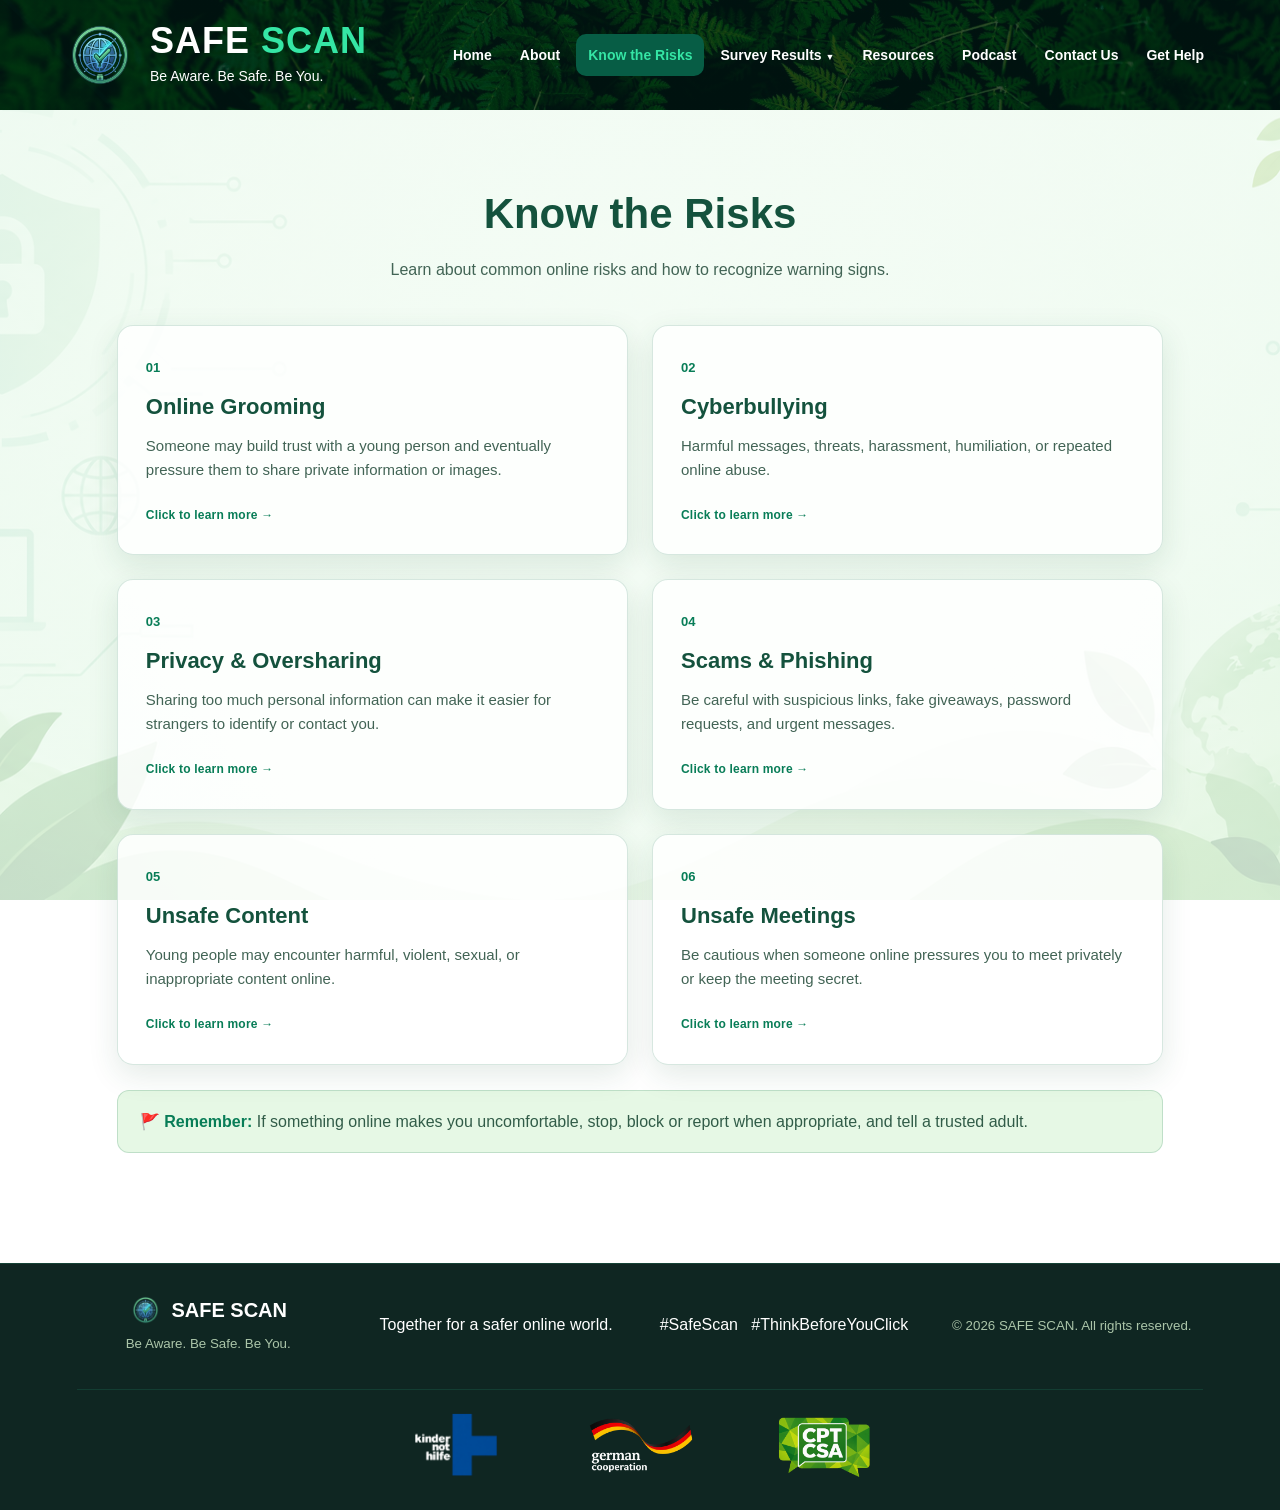
==== commit a203c232: "Add files via upload" ====
--- a/risks.html
+++ b/risks.html
@@ -66,7 +66,10 @@
     <div class="risk-grid">
 
 
-        <div class="card risk-card">
+        <div class="card risk-card risk-card-clickable" role="button" tabindex="0"
+             aria-haspopup="dialog" aria-controls="onlineGroomingModal"
+             onclick="openRiskModal('onlineGroomingModal')"
+             onkeydown="if(event.key === 'Enter' || event.key === ' '){event.preventDefault(); openRiskModal('onlineGroomingModal');}">
 
             <span>01</span>
 
@@ -78,10 +81,15 @@
                 information or images.
             </p>
 
-        </div>
-
-
-        <div class="card risk-card">
+            <small class="click-to-learn">Click to learn more →</small>
+
+        </div>
+
+
+        <div class="card risk-card risk-card-clickable" role="button" tabindex="0"
+             aria-haspopup="dialog" aria-controls="cyberbullyingModal"
+             onclick="openRiskModal('cyberbullyingModal')"
+             onkeydown="if(event.key === 'Enter' || event.key === ' '){event.preventDefault(); openRiskModal('cyberbullyingModal');}">
 
             <span>02</span>
 
@@ -92,10 +100,15 @@
                 humiliation, or repeated online abuse.
             </p>
 
-        </div>
-
-
-        <div class="card risk-card">
+            <small class="click-to-learn">Click to learn more →</small>
+
+        </div>
+
+
+        <div class="card risk-card risk-card-clickable" role="button" tabindex="0"
+             aria-haspopup="dialog" aria-controls="privacyOversharingModal"
+             onclick="openRiskModal('privacyOversharingModal')"
+             onkeydown="if(event.key === 'Enter' || event.key === ' '){event.preventDefault(); openRiskModal('privacyOversharingModal');}">
 
             <span>03</span>
 
@@ -106,10 +119,15 @@
                 it easier for strangers to identify or contact you.
             </p>
 
-        </div>
-
-
-        <div class="card risk-card">
+            <small class="click-to-learn">Click to learn more →</small>
+
+        </div>
+
+
+        <div class="card risk-card risk-card-clickable" role="button" tabindex="0"
+             aria-haspopup="dialog" aria-controls="scamsPhishingModal"
+             onclick="openRiskModal('scamsPhishingModal')"
+             onkeydown="if(event.key === 'Enter' || event.key === ' '){event.preventDefault(); openRiskModal('scamsPhishingModal');}">
 
             <span>04</span>
 
@@ -117,13 +135,18 @@
 
             <p>
                 Be careful with suspicious links, fake giveaways,
-                passwords requests, and urgent messages.
+                password requests, and urgent messages.
             </p>
 
-        </div>
-
-
-        <div class="card risk-card">
+            <small class="click-to-learn">Click to learn more →</small>
+
+        </div>
+
+
+        <div class="card risk-card risk-card-clickable" role="button" tabindex="0"
+             aria-haspopup="dialog" aria-controls="unsafeContentModal"
+             onclick="openRiskModal('unsafeContentModal')"
+             onkeydown="if(event.key === 'Enter' || event.key === ' '){event.preventDefault(); openRiskModal('unsafeContentModal');}">
 
             <span>05</span>
 
@@ -134,10 +157,15 @@
                 sexual, or inappropriate content online.
             </p>
 
-        </div>
-
-
-        <div class="card risk-card">
+            <small class="click-to-learn">Click to learn more →</small>
+
+        </div>
+
+
+        <div class="card risk-card risk-card-clickable" role="button" tabindex="0"
+             aria-haspopup="dialog" aria-controls="unsafeMeetingsModal"
+             onclick="openRiskModal('unsafeMeetingsModal')"
+             onkeydown="if(event.key === 'Enter' || event.key === ' '){event.preventDefault(); openRiskModal('unsafeMeetingsModal');}">
 
             <span>06</span>
 
@@ -148,6 +176,8 @@
                 to meet privately or keep the meeting secret.
             </p>
 
+            <small class="click-to-learn">Click to learn more →</small>
+
         </div>
 
     </div>
@@ -160,6 +190,335 @@
         If something online makes you uncomfortable,
         stop, block or report when appropriate,
         and tell a trusted adult.
+
+    </div>
+
+
+    <!-- Online Grooming information popup -->
+    <div class="risk-modal" id="onlineGroomingModal" role="dialog" aria-modal="true"
+         aria-labelledby="onlineGroomingTitle" aria-hidden="true">
+        <div class="risk-modal-backdrop" onclick="closeRiskModal('onlineGroomingModal')"></div>
+        <div class="risk-modal-dialog" role="document">
+            <button class="risk-modal-close" type="button" aria-label="Close online grooming information"
+                    onclick="closeRiskModal('onlineGroomingModal')">&times;</button>
+
+            <div class="risk-modal-hero">
+                <div>
+                    <span class="risk-modal-label">RISK 01</span>
+                    <h2 id="onlineGroomingTitle">Online Grooming</h2>
+                    <p>Learn how grooming works, where it can happen, and what warning signs to watch for.</p>
+                </div>
+                <img src="Images/online-grooming.png" alt="Young person using a computer while a suspicious figure reaches toward the screen">
+            </div>
+
+            <div class="risk-modal-content">
+                <section>
+                    <h3>What is online grooming?</h3>
+                    <p>Online grooming happens when someone deliberately builds a child or young person's trust online. They may use friendly messages, compliments, gifts, or pretend to share the same interests. After gaining trust, they can slowly push the person toward sharing private information, pictures, or doing things they are not comfortable with.</p>
+                    <p>Groomers may also use <strong>blackmail</strong>. They can threaten to expose private conversations or images unless the victim follows their demands. Because online communication can be private and happen quickly, grooming and blackmail can become especially difficult to recognize.</p>
+                </section>
+
+                <section class="risk-modal-media-row">
+                    <div>
+                        <h3>Where can it happen?</h3>
+                        <p>Grooming can happen on almost any platform that young people use, including social media, online games, chat rooms, live-streaming services, messaging apps, and video-chat tools. A person may also learn about a target by looking at public posts, profiles, photos, and other information shared online before starting a conversation.</p>
+                    </div>
+                    <img src="Images/online-grooming2.png" alt="Example of manipulative messages from a suspicious online contact">
+                </section>
+
+                <section>
+                    <h3>How does it happen?</h3>
+                    <p>A groomer may start with an ordinary conversation and gradually try to make the relationship feel private or special. They might pretend to be a young person, create more than one account, send random friend requests, or move the conversation from a public space into private messages. Over time, they may ask for photos, personal details, video calls, or secrecy.</p>
+                    <p><strong>Remember:</strong> You do not need to panic or stop using the internet. The important thing is to know that risks can exist on any platform and to recognize when someone's behavior crosses a boundary.</p>
+                </section>
+
+                <div class="risk-modal-safety">
+                    <strong>🚩 If something feels wrong:</strong> stop replying, do not send more information or images, block the account, report it to the platform, and tell a trusted adult or another person who can help. If someone is threatening or blackmailing you, save evidence and ask for help rather than handling it alone.
+                </div>
+            </div>
+        </div>
+
+        </div>
+    </div>
+    <!-- Privacy & Oversharing information popup -->
+    <div class="risk-modal" id="privacyOversharingModal" role="dialog" aria-modal="true"
+         aria-labelledby="privacyOversharingTitle" aria-hidden="true">
+        <div class="risk-modal-backdrop" onclick="closeRiskModal('privacyOversharingModal')"></div>
+        <div class="risk-modal-dialog" role="document">
+            <button class="risk-modal-close" type="button" aria-label="Close privacy and oversharing information"
+                    onclick="closeRiskModal('privacyOversharingModal')">&times;</button>
+
+            <div class="risk-modal-hero privacy-oversharing-hero">
+                <div>
+                    <span class="risk-modal-label">RISK 03</span>
+                    <h2 id="privacyOversharingTitle">Privacy & Oversharing</h2>
+                    <p>Understand why protecting personal information matters and how to share safely online.</p>
+                </div>
+                <img src="Images/privacy-security.png" alt="Illustration of a person using a computer while protecting personal information online">
+            </div>
+
+            <div class="risk-modal-content">
+                <section>
+                    <h3>What are privacy and oversharing?</h3>
+                    <p><strong>Privacy</strong> is the practice of protecting your personal information and controlling who can access or use it. Personal information can include your full name, home address, phone number, email address, passwords, school or workplace, photographs, location, financial information, and other details about your personal life. Protecting this information helps reduce the risk of identity theft, scams, hacking, harassment, and other online threats.</p>
+                    <p><strong>Oversharing</strong> happens when you share more personal information online than is necessary or safe. This can happen through social media posts, comments, photos, videos, online profiles, or even private conversations. Information that may seem harmless, such as your birthday, daily routine, vacation plans, or current location, can sometimes be combined with other details and used by people with harmful intentions.</p>
+                </section>
+
+                <section class="risk-modal-media-row">
+                    <div>
+                        <h3>Think before you share</h3>
+                        <p>It is important to <strong>think before you post, send, or share</strong>. Ask yourself whether the information is necessary to share, who can see it, and what could happen if it becomes public.</p>
+                        <p>Avoid sharing passwords, financial information, exact addresses, private documents, or other sensitive information online.</p>
+                    </div>
+                    <img src="Images/privacy-protection.png" alt="Illustrations showing different ways to protect personal information and online accounts">
+                </section>
+
+                <section>
+                    <h3>Remember</h3>
+                    <p>Not everything needs to be shared. Even when your social media account is private, screenshots and forwarded messages can allow your information to reach a much wider audience. Being careful about what you share is an important part of staying safe and protecting yourself online.</p>
+                </section>
+
+                <div class="risk-modal-safety">
+                    <strong>🔐 Think before you share.</strong> Protect your privacy. Share wisely. If you are unsure whether something is safe to post or send, ask a trusted adult or someone you trust before sharing it.
+                </div>
+            </div>
+        </div>
+    </div>
+
+    <!-- Scams & Phishing information popup -->
+    <div class="risk-modal" id="scamsPhishingModal" role="dialog" aria-modal="true"
+         aria-labelledby="scamsPhishingTitle" aria-hidden="true">
+        <div class="risk-modal-backdrop" onclick="closeRiskModal('scamsPhishingModal')"></div>
+        <div class="risk-modal-dialog" role="document">
+            <button class="risk-modal-close" type="button" aria-label="Close scams and phishing information"
+                    onclick="closeRiskModal('scamsPhishingModal')">&times;</button>
+
+            <div class="risk-modal-hero scams-phishing-hero">
+                <div>
+                    <span class="risk-modal-label">RISK 04</span>
+                    <h2 id="scamsPhishingTitle">Scams & Phishing</h2>
+                    <p>Learn how scams and phishing work, recognize common warning signs, and protect yourself from suspicious messages and links.</p>
+                </div>
+                <img src="Images/scams-phishing-main.png"
+                     alt="Illustration showing common online scams, suspicious login attempts, and warning signs">
+            </div>
+
+            <div class="risk-modal-content">
+                <section>
+                    <h3>What are scams and phishing?</h3>
+                    <p><strong>Scams and phishing</strong> are tricks used by criminals to deceive people into giving away money, personal information, passwords, account details, or access to their devices. They can happen through social media, emails, text messages, gaming platforms, websites, and messaging apps.</p>
+                    <p><strong>Phishing</strong> is a type of scam where someone pretends to be a trusted person or organization, such as a bank, school, delivery company, social media platform, or government agency. They may send a message asking you to click a link, download something, or provide private information.</p>
+                    <p>Scammers often try to make people feel <strong>worried, excited, curious, or rushed</strong> so they will act without checking if the message is real.</p>
+                </section>
+
+                <section class="risk-modal-media-row scams-phishing-media">
+                    <div>
+                        <h3>Common signs of scams and phishing</h3>
+                        <ul>
+                            <li><strong>Suspicious messages or links</strong> that ask you to log in, provide personal information, or click something urgently.</li>
+                            <li><strong>Fake prizes, jobs, offers, or giveaways</strong> that ask for money or personal details before you can receive them.</li>
+                            <li><strong>Someone pretending to be a trusted person or organization</strong> and asking for passwords, verification codes, money, or other private information.</li>
+                            <li><strong>Strange websites, account names, email addresses, or messages</strong> with unusual spelling and grammar.</li>
+                        </ul>
+                    </div>
+                    <img src="Images/scams-phishing-laptop.gif"
+                         alt="Illustration of a suspicious person looking through a laptop screen">
+                </section>
+
+                <section class="risk-modal-media-row scams-phishing-media scams-phishing-media-reverse">
+                    <div>
+                        <h3>How can you protect yourself?</h3>
+                        <ul>
+                            <li><strong>Stop and check before clicking</strong> links, downloading files, or replying to unexpected messages.</li>
+                            <li><strong>Never share your passwords or verification codes</strong>, even if someone claims to be from a trusted organization.</li>
+                            <li><strong>Use official websites or apps</strong> to check whether a message or offer is genuine instead of using the link provided.</li>
+                            <li><strong>Ask a trusted adult, teacher, parent, or another trusted person</strong> if you are unsure about something.</li>
+                            <li><strong>Report and block suspicious accounts or messages</strong> and save evidence such as screenshots if you think you have been targeted.</li>
+                        </ul>
+                    </div>
+                    <img src="Images/scams-phishing-email.png"
+                         alt="Illustration of a person being targeted by a phishing email">
+                </section>
+
+                <section>
+                    <h3>Remember</h3>
+                    <p><strong>If a message makes you feel rushed, scared, or too excited, stop and think before you act.</strong> When something seems too good to be true or asks for private information, it is safer to check first.</p>
+                </section>
+
+                <div class="risk-modal-safety">
+                    <strong>🚩 Stop, check, and think.</strong> Do not click suspicious links or share private information just because a message feels urgent. If you are unsure, ask a trusted person for help.
+                </div>
+            </div>
+        </div>
+    </div>
+
+    <!-- Unsafe Content information popup -->
+    <div class="risk-modal" id="unsafeContentModal" role="dialog" aria-modal="true"
+         aria-labelledby="unsafeContentTitle" aria-hidden="true">
+        <div class="risk-modal-backdrop" onclick="closeRiskModal('unsafeContentModal')"></div>
+        <div class="risk-modal-dialog" role="document">
+            <button class="risk-modal-close" type="button" aria-label="Close unsafe content information"
+                    onclick="closeRiskModal('unsafeContentModal')">&times;</button>
+
+            <div class="risk-modal-hero unsafe-content-hero">
+                <div>
+                    <span class="risk-modal-label">RISK 05</span>
+                    <h2 id="unsafeContentTitle">Unsafe Content</h2>
+                    <p>Learn how to recognize harmful or inappropriate content online and what to do when something makes you feel uncomfortable or unsafe.</p>
+                </div>
+                <img src="Images/unsafe-content-top.jpg"
+                     alt="Illustration showing the dangers of harmful and unsafe social media content">
+            </div>
+
+            <div class="risk-modal-content">
+                <section>
+                    <h3>What is unsafe content?</h3>
+                    <p><strong>Unsafe content</strong> is online material that can be harmful, disturbing, inappropriate, or dangerous, especially for children and young people. It can appear on social media, websites, video platforms, messaging apps, online games, or through links and messages shared by other people.</p>
+                    <p>Unsafe content can include things that encourage harmful behavior, show violence, contain inappropriate sexual material, promote dangerous challenges, or spread hateful and harmful ideas. Sometimes, this content appears unexpectedly even when someone was not searching for it.</p>
+                </section>
+
+                <section>
+                    <h3>What can unsafe content include?</h3>
+                    <ul>
+                        <li><strong>Violent or disturbing material</strong>, such as graphic images, videos, or content showing people being harmed.</li>
+                        <li><strong>Sexual or inappropriate content</strong> that is not suitable for children and young people.</li>
+                        <li><strong>Hateful or harmful content</strong> that encourages discrimination, bullying, harassment, or violence against others.</li>
+                        <li><strong>Dangerous challenges or activities</strong> that encourage people to hurt themselves or others.</li>
+                        <li><strong>False or misleading information</strong> that can cause fear, confusion, or encourage unsafe decisions.</li>
+                    </ul>
+                </section>
+
+                <section class="risk-modal-media-row unsafe-content-media">
+                    <div>
+                        <h3>How can you stay safe?</h3>
+                        <ul>
+                            <li><strong>Do not interact with or share unsafe content</strong> if it makes you uncomfortable or seems harmful.</li>
+                            <li><strong>Leave the page, video, chat, or game</strong> and use the platform's report and block features when appropriate.</li>
+                            <li><strong>Use privacy and content controls</strong> to reduce the chance of seeing inappropriate material.</li>
+                            <li><strong>Talk to a trusted adult</strong> if you see something disturbing, threatening, or difficult to understand.</li>
+                        </ul>
+                    </div>
+                    <img src="Images/unsafe-content-student.png"
+                         alt="Young person using a phone online">
+                </section>
+
+                <section>
+                    <h3>Remember</h3>
+                    <p><strong>You are not responsible for content that appears unexpectedly.</strong> If something online makes you feel uncomfortable, scared, confused, or unsafe, you can leave it, report it, and ask someone you trust for help.</p>
+                </section>
+
+                <div class="risk-modal-safety">
+                    <strong>🚩 If something online feels unsafe:</strong> leave it, report it when appropriate, and tell a trusted adult or someone who can help. You do not have to handle disturbing or harmful content alone.
+                </div>
+            </div>
+        </div>
+    </div>
+
+    <!-- Unsafe Meetings information popup -->
+    <div class="risk-modal" id="unsafeMeetingsModal" role="dialog" aria-modal="true"
+         aria-labelledby="unsafeMeetingsTitle" aria-hidden="true">
+        <div class="risk-modal-backdrop" onclick="closeRiskModal('unsafeMeetingsModal')"></div>
+        <div class="risk-modal-dialog" role="document">
+            <button class="risk-modal-close" type="button" aria-label="Close unsafe meetings information"
+                    onclick="closeRiskModal('unsafeMeetingsModal')">&times;</button>
+
+            <div class="risk-modal-hero unsafe-meetings-hero">
+                <div>
+                    <span class="risk-modal-label">RISK 06</span>
+                    <h2 id="unsafeMeetingsTitle">Unsafe Meetings</h2>
+                    <p>Learn how to recognize risky online meeting situations and stay safe when someone you met online wants to meet in person.</p>
+                </div>
+                <img src="Images/unsafe-meetings-top.png"
+                     alt="Illustration of people communicating online through social media and digital devices">
+            </div>
+
+            <div class="risk-modal-content">
+                <section>
+                    <h3>What are unsafe meetings?</h3>
+                    <p><strong>Unsafe meetings</strong> happen when someone meets a person they first met online without taking proper safety precautions. People online may not always be who they claim to be, and someone can hide their real identity, age, or intentions.</p>
+                    <p>Meeting an online contact in person can be risky, especially when the person pressures you to keep the meeting secret or asks you to meet somewhere private. Even if you have talked to someone for a long time, you may still not know who they really are.</p>
+                </section>
+
+                <section>
+                    <h3>What are some warning signs?</h3>
+                    <ul>
+                        <li><strong>Someone you met online asks to meet privately</strong>, especially in an isolated place or without telling a trusted adult.</li>
+                        <li><strong>They ask you to keep the meeting a secret</strong> from your parents, guardians, teachers, or friends.</li>
+                        <li><strong>They pressure or threaten you</strong> when you say you do not want to meet.</li>
+                        <li><strong>Their stories or identity seem inconsistent</strong>, such as changing their age, name, or personal details.</li>
+                        <li><strong>They offer gifts, money, transportation, or other rewards</strong> to convince you to meet them.</li>
+                    </ul>
+                </section>
+
+                <section>
+                    <h3>How can you stay safe?</h3>
+                    <ul>
+                        <li><strong>Do not meet someone you only know online by yourself.</strong></li>
+                        <li><strong>Tell a trusted adult</strong> before considering any meeting with an online contact.</li>
+                        <li>If a meeting is necessary, <strong>choose a busy public place and have a trusted adult accompany you.</strong></li>
+                        <li><strong>Never get into a stranger's vehicle or go somewhere private</strong> because they ask you to.</li>
+                        <li>If you feel uncomfortable or pressured, <strong>leave and get help immediately.</strong></li>
+                    </ul>
+                </section>
+
+                <section>
+                    <h3>Remember</h3>
+                    <p><strong>You never have to meet someone just because you have been talking to them online.</strong> If someone truly respects you, they will respect your boundaries and will not pressure you to meet secretly.</p>
+                </section>
+
+                <div class="risk-modal-safety">
+                    <strong>🚩 If someone pressures you to meet:</strong> stop the conversation, tell a trusted adult, and do not go somewhere private or meet the person alone. Your safety comes first.
+                </div>
+            </div>
+        </div>
+    </div>
+
+    <!-- Cyberbullying information popup -->
+    <div class="risk-modal" id="cyberbullyingModal" role="dialog" aria-modal="true"
+         aria-labelledby="cyberbullyingTitle" aria-hidden="true">
+        <div class="risk-modal-backdrop" onclick="closeRiskModal('cyberbullyingModal')"></div>
+        <div class="risk-modal-dialog" role="document">
+            <button class="risk-modal-close" type="button" aria-label="Close cyberbullying information"
+                    onclick="closeRiskModal('cyberbullyingModal')">&times;</button>
+
+            <div class="risk-modal-hero">
+                <div>
+                    <span class="risk-modal-label">RISK 02</span>
+                    <h2 id="cyberbullyingTitle">Cyberbullying</h2>
+                    <p>Understand what cyberbullying looks like, where it happens, and how to respond safely.</p>
+                </div>
+                <img src="Images/cyberbullying.png"
+                     alt="Illustration of people using technology to bully and target someone online">
+            </div>
+
+            <div class="risk-modal-content">
+                <section>
+                    <h3>What is cyberbullying?</h3>
+                    <p>Cyberbullying is bullying that happens through digital technology. It can occur on social media, messaging apps, gaming platforms, websites, and mobile phones. The goal may be to frighten, embarrass, shame, anger, or isolate another person.</p>
+                    <p>It can include spreading false stories or embarrassing photos and videos, sending cruel or threatening messages, or repeatedly targeting someone through online posts and chats.</p>
+                </section>
+
+                <section class="risk-modal-media-row">
+                    <div>
+                        <h3>What can it look like?</h3>
+                        <p>Someone might pretend to be another person and use a fake account to send hurtful messages. They may also share private content without permission, encourage others to join in, or use sexual harassment and bullying through digital tools, including AI-generated content.</p>
+                        <p>Cyberbullying can happen at the same time as bullying in person. Because online actions can leave a <strong>digital footprint</strong>, screenshots, messages, posts, and other records may provide important evidence of what happened.</p>
+                    </div>
+                    <img src="Images/cyberbullying2.png"
+                         alt="Illustration of a person upset by angry and insulting messages on a device">
+                </section>
+
+                <section>
+                    <h3>Where can it happen?</h3>
+                    <p>Cyberbullying can happen almost anywhere people communicate or spend time online, including social media, group chats, direct messages, online games, livestreams, forums, and mobile devices. It can move quickly between different platforms, so saving evidence can be helpful.</p>
+                </section>
+
+                <div class="risk-modal-safety">
+                    <strong>🚩 If you are being cyberbullied:</strong> do not respond with more abuse. Save screenshots or other evidence, block or mute the person when appropriate, report the account or content, and tell a trusted adult or someone who can support you. You do not have to deal with online bullying alone.
+                </div>
+            </div>
+        </div>
+    </div>
 
     </div>
 
--- a/css/style.css
+++ b/css/style.css
@@ -2513,3 +2513,924 @@
     }
 }
 
+
+
+/* =========================================================
+   GET HELP — REPORT NOW! OFFICIAL CONTACTS
+   Recreates the supplied reference as real HTML/CSS content.
+   ========================================================= */
+.report-now-section {
+    width: min(100%, 1040px);
+    margin: 34px auto 0;
+    background: #f6e8bd;
+    border: 1px solid rgba(74, 105, 44, 0.22);
+    border-radius: 8px;
+    overflow: hidden;
+    box-shadow: 0 8px 24px rgba(0, 0, 0, 0.08);
+}
+
+.report-now-header {
+    margin: 0;
+    padding: 7px 18px 8px;
+    background: #4e7f2c;
+    color: #fff;
+    text-align: center;
+    font-size: clamp(1.15rem, 2.4vw, 1.65rem);
+    line-height: 1.15;
+    font-weight: 800;
+    letter-spacing: .03em;
+}
+
+.report-contacts-grid {
+    display: grid;
+    grid-template-columns: repeat(2, minmax(0, 1fr));
+    column-gap: 28px;
+    row-gap: 8px;
+    padding: 16px 24px 18px;
+}
+
+.report-contact {
+    display: grid;
+    grid-template-columns: 76px minmax(0, 1fr);
+    gap: 12px;
+    align-items: center;
+    min-width: 0;
+}
+
+.report-logo-wrap {
+    width: 76px;
+    height: 76px;
+    display: flex;
+    align-items: center;
+    justify-content: center;
+}
+
+.report-logo-wrap img {
+    display: block;
+    max-width: 100%;
+    max-height: 100%;
+    width: auto;
+    height: auto;
+    object-fit: contain;
+}
+
+.report-contact:nth-child(1) .report-logo-wrap img {
+    width: 72px;
+    height: 72px;
+}
+
+.report-contact:nth-child(2) .report-logo-wrap img {
+    width: 68px;
+    height: 68px;
+}
+
+.report-contact:nth-child(3) .report-logo-wrap img {
+    width: 72px;
+    height: 72px;
+}
+
+.report-contact:nth-child(4) .report-logo-wrap img {
+    width: 72px;
+    height: 58px;
+}
+
+.report-contact:nth-child(5) .report-logo-wrap img {
+    width: 72px;
+    height: 72px;
+}
+
+.report-contact-info {
+    min-width: 0;
+    color: #171717;
+}
+
+.report-contact-info h3 {
+    margin: 0 0 2px;
+    color: #171717;
+    font-size: clamp(.82rem, 1.35vw, 1rem);
+    line-height: 1.12;
+    font-weight: 800;
+}
+
+.report-contact-info p {
+    margin: 1px 0;
+    color: #171717;
+    font-size: clamp(.72rem, 1.18vw, .88rem);
+    line-height: 1.25;
+    overflow-wrap: anywhere;
+}
+
+.report-contact-info p strong {
+    display: inline-block;
+    min-width: 14px;
+    font-weight: 800;
+}
+
+@media (max-width: 760px) {
+    .report-now-section {
+        margin-top: 26px;
+    }
+
+    .report-contacts-grid {
+        grid-template-columns: 1fr;
+        gap: 14px;
+        padding: 15px 16px 18px;
+    }
+
+    .report-contact {
+        grid-template-columns: 68px minmax(0, 1fr);
+        gap: 11px;
+    }
+
+    .report-logo-wrap {
+        width: 68px;
+        height: 68px;
+    }
+
+    .report-contact:nth-child(1) .report-logo-wrap img,
+    .report-contact:nth-child(2) .report-logo-wrap img,
+    .report-contact:nth-child(3) .report-logo-wrap img,
+    .report-contact:nth-child(5) .report-logo-wrap img {
+        width: 64px;
+        height: 64px;
+    }
+
+    .report-contact:nth-child(4) .report-logo-wrap img {
+        width: 64px;
+        height: 52px;
+    }
+}
+
+@media (max-width: 420px) {
+    .report-now-header {
+        padding: 8px 12px;
+    }
+
+    .report-contacts-grid {
+        padding-left: 12px;
+        padding-right: 12px;
+    }
+
+    .report-contact {
+        grid-template-columns: 58px minmax(0, 1fr);
+        gap: 9px;
+    }
+
+    .report-logo-wrap {
+        width: 58px;
+        height: 58px;
+    }
+
+    .report-contact:nth-child(1) .report-logo-wrap img,
+    .report-contact:nth-child(2) .report-logo-wrap img,
+    .report-contact:nth-child(3) .report-logo-wrap img,
+    .report-contact:nth-child(5) .report-logo-wrap img {
+        width: 54px;
+        height: 54px;
+    }
+
+    .report-contact:nth-child(4) .report-logo-wrap img {
+        width: 54px;
+        height: 44px;
+    }
+}
+
+
+/* Facebook icon supplied for the Report Now contact links */
+.report-contact-info p.report-facebook {
+    display: flex;
+    align-items: center;
+    gap: 5px;
+}
+.report-contact-info p.report-facebook img {
+    width: 16px;
+    height: 16px;
+    flex: 0 0 16px;
+    object-fit: contain;
+}
+/* =========================================================
+   KNOW THE RISKS — ON-CLICK TRIGGER / FADE-IN POPUP
+   ========================================================= */
+.risk-card-clickable {
+    position: relative;
+    cursor: pointer;
+}
+
+.risk-card-clickable:focus-visible {
+    outline: 3px solid rgba(8, 125, 87, .35);
+    outline-offset: 4px;
+}
+
+.click-to-learn {
+    display: inline-block;
+    margin-top: 12px;
+    color: #087d57;
+    font-size: 12px;
+    font-weight: 800;
+    letter-spacing: .2px;
+}
+
+/* Hidden target: clicking the risk card acts as the trigger. */
+.risk-modal {
+    position: fixed;
+    inset: 0;
+    z-index: 9999;
+    display: flex;
+    align-items: center;
+    justify-content: center;
+    padding: 22px;
+    visibility: hidden;
+    opacity: 0;
+    pointer-events: none;
+    transition: opacity .35s ease, visibility 0s linear .35s;
+}
+
+/* Triggered state: the hidden target becomes visible and fades in. */
+.risk-modal.is-open {
+    visibility: visible;
+    opacity: 1;
+    pointer-events: auto;
+    transition: opacity .35s ease;
+}
+
+.risk-modal-backdrop {
+    position: absolute;
+    inset: 0;
+    background: rgba(10, 27, 20, .68);
+    backdrop-filter: blur(4px);
+    opacity: 0;
+    transition: opacity .35s ease;
+}
+
+.risk-modal.is-open .risk-modal-backdrop {
+    opacity: 1;
+}
+
+/* The information text box is the animated target of the trigger. */
+.risk-modal-dialog {
+    position: relative;
+    width: min(940px, 100%);
+    max-height: min(88vh, 850px);
+    overflow-y: auto;
+    background: #fffdf8;
+    border-radius: 26px;
+    box-shadow: 0 28px 80px rgba(0,0,0,.28);
+    opacity: 0;
+    transform: translateY(24px) scale(.97);
+    transition: opacity .35s ease, transform .35s ease;
+}
+
+.risk-modal.is-open .risk-modal-dialog {
+    opacity: 1;
+    transform: translateY(0) scale(1);
+}
+
+.risk-modal-close {
+    position: absolute;
+    top: 14px;
+    right: 16px;
+    z-index: 2;
+    width: 42px;
+    height: 42px;
+    border: 0;
+    border-radius: 50%;
+    background: rgba(255,255,255,.94);
+    color: #17382d;
+    font-size: 30px;
+    line-height: 1;
+    cursor: pointer;
+    box-shadow: 0 5px 18px rgba(0,0,0,.12);
+    transition: transform .2s ease, background .2s ease;
+}
+
+.risk-modal-close:hover {
+    transform: scale(1.06);
+    background: #ffffff;
+}
+
+.risk-modal-close:focus-visible {
+    outline: 3px solid rgba(8, 125, 87, .35);
+    outline-offset: 2px;
+}
+
+.risk-modal-hero {
+    display: grid;
+    grid-template-columns: minmax(0, 1fr) 310px;
+    align-items: center;
+    gap: 20px;
+    padding: 30px 34px 24px;
+    background: linear-gradient(135deg, #e9f8ef, #f8f4df);
+    border-radius: 26px 26px 0 0;
+}
+
+.risk-modal-label {
+    font-size: 11px;
+    font-weight: 800;
+    letter-spacing: 1.7px;
+    color: #087d57;
+}
+
+.risk-modal-hero h2 {
+    margin: 5px 0 8px;
+    color: #14523d;
+    font-size: clamp(28px, 4vw, 42px);
+}
+
+.risk-modal-hero p {
+    margin: 0;
+    max-width: 620px;
+    color: #426455;
+    line-height: 1.6;
+}
+
+.risk-modal-hero img {
+    width: 100%;
+    max-height: 275px;
+    object-fit: contain;
+}
+
+.risk-modal-content {
+    padding: 26px 34px 32px;
+}
+
+.risk-modal-content section {
+    margin: 0 0 24px;
+}
+
+.risk-modal-content h3 {
+    margin: 0 0 8px;
+    color: #14523d;
+    font-size: 21px;
+}
+
+.risk-modal-content p {
+    margin: 0 0 10px;
+    color: #3e5c4f;
+    line-height: 1.7;
+}
+
+.risk-modal-media-row {
+    display: grid;
+    grid-template-columns: minmax(0, 1fr) 250px;
+    gap: 24px;
+    align-items: center;
+    padding: 20px;
+    background: #f4faf5;
+    border-radius: 20px;
+}
+
+.risk-modal-media-row img {
+    width: 100%;
+    max-height: 260px;
+    object-fit: contain;
+}
+
+.risk-modal-safety {
+    padding: 17px 19px;
+    border-left: 5px solid #087d57;
+    border-radius: 12px;
+    background: #eaf8ef;
+    color: #315849;
+    line-height: 1.6;
+}
+
+@media (prefers-reduced-motion: reduce) {
+    .risk-modal,
+    .risk-modal-backdrop,
+    .risk-modal-dialog,
+    .risk-modal-close {
+        transition: none;
+    }
+}
+
+@media (max-width: 700px) {
+    .risk-modal {
+        padding: 10px;
+    }
+
+    .risk-modal-dialog {
+        max-height: 94vh;
+        border-radius: 20px;
+    }
+
+    .risk-modal-hero {
+        grid-template-columns: 1fr;
+        padding: 28px 20px 18px;
+        text-align: center;
+        gap: 10px;
+        border-radius: 20px 20px 0 0;
+    }
+
+    .risk-modal-hero img {
+        max-height: 230px;
+    }
+
+    .risk-modal-content {
+        padding: 22px 20px 26px;
+    }
+
+    .risk-modal-media-row {
+        grid-template-columns: 1fr;
+        padding: 16px;
+    }
+
+    .risk-modal-media-row img {
+        max-height: 220px;
+        order: -1;
+    }
+}
+
+body.risk-modal-open {
+    overflow: hidden;
+}
+
+
+/* Cyberbullying trigger uses the same on-click target animation as Online Grooming. */
+#cyberbullyingModal .risk-modal-hero img {
+    max-height: 285px;
+    transform: scale(1.08);
+}
+
+#cyberbullyingModal .risk-modal-media-row img {
+    max-height: 270px;
+}
+
+/* =========================================================
+   PRIVACY & OVERSHARING — MODAL VISUALS
+   ========================================================= */
+.privacy-oversharing-hero {
+    background: linear-gradient(135deg, #e9f8ef, #f8f4df);
+}
+
+.privacy-hero-icon {
+    width: 150px;
+    height: 150px;
+    margin: 0 auto;
+    display: flex;
+    align-items: center;
+    justify-content: center;
+    border-radius: 50%;
+    background: rgba(8, 125, 87, .12);
+    border: 1px solid rgba(8, 125, 87, .15);
+    font-size: 76px;
+    box-shadow: inset 0 0 30px rgba(8, 125, 87, .08);
+}
+
+.privacy-tip-card {
+    min-height: 170px;
+    padding: 22px;
+    border-radius: 18px;
+    background: linear-gradient(145deg, #eaf8ef, #f8f4df);
+    border: 1px solid rgba(8, 125, 87, .14);
+    display: flex;
+    flex-direction: column;
+    align-items: center;
+    justify-content: center;
+    text-align: center;
+    gap: 8px;
+}
+
+.privacy-tip-card > span {
+    font-size: 38px;
+}
+
+.privacy-tip-card strong {
+    color: #14523d;
+    font-size: 20px;
+}
+
+.privacy-tip-card small {
+    color: #426455;
+    line-height: 1.5;
+}
+
+@media (max-width: 700px) {
+    .privacy-hero-icon {
+        width: 100px;
+        height: 100px;
+        font-size: 52px;
+    }
+}
+
+/* Privacy & Oversharing illustration */
+.privacy-oversharing-hero img {
+    width: 320px;
+    max-width: 100%;
+    height: auto;
+    object-fit: contain;
+    filter: drop-shadow(0 10px 18px rgba(20, 82, 61, 0.10));
+}
+
+@media (max-width: 700px) {
+    .privacy-oversharing-hero img {
+        width: 240px;
+        max-width: 70%;
+    }
+}
+
+
+/* =========================================================
+   SCAMS & PHISHING — MODAL VISUALS
+   ========================================================= */
+.scams-phishing-hero {
+    background: linear-gradient(135deg, #e9f8ef, #f8f4df);
+}
+
+#scamsPhishingModal .risk-modal-hero img {
+    max-height: 285px;
+}
+
+#scamsPhishingModal .scams-phishing-media {
+    grid-template-columns: minmax(0, 1fr) 320px;
+}
+
+#scamsPhishingModal .scams-phishing-media img {
+    max-height: 300px;
+}
+
+#scamsPhishingModal .scams-phishing-media-reverse {
+    grid-template-columns: minmax(0, 1fr) 300px;
+}
+
+#scamsPhishingModal .scams-phishing-media-reverse img {
+    max-height: 300px;
+}
+
+#scamsPhishingModal .risk-modal-content ul {
+    margin: 8px 0 0;
+    padding-left: 22px;
+    color: #3e5c4f;
+}
+
+#scamsPhishingModal .risk-modal-content li {
+    margin: 0 0 11px;
+    line-height: 1.65;
+}
+
+@media (max-width: 700px) {
+    #scamsPhishingModal .scams-phishing-media,
+    #scamsPhishingModal .scams-phishing-media-reverse {
+        grid-template-columns: 1fr;
+    }
+
+    #scamsPhishingModal .scams-phishing-media img,
+    #scamsPhishingModal .scams-phishing-media-reverse img {
+        max-height: 240px;
+    }
+}
+
+
+/* =========================================================
+   UNSAFE CONTENT — MODAL VISUALS
+   ========================================================= */
+.unsafe-content-hero {
+    background: linear-gradient(135deg, #e9f8ef, #f8f4df);
+}
+
+#unsafeContentModal .risk-modal-hero img {
+    max-height: 300px;
+    width: 100%;
+    object-fit: contain;
+}
+
+#unsafeContentModal .risk-modal-content ul {
+    margin: 8px 0 0;
+    padding-left: 22px;
+    color: #3e5c4f;
+}
+
+#unsafeContentModal .risk-modal-content li {
+    margin: 0 0 11px;
+    line-height: 1.65;
+}
+
+#unsafeContentModal .unsafe-content-media {
+    grid-template-columns: minmax(0, 1fr) 360px;
+    align-items: center;
+}
+
+#unsafeContentModal .unsafe-content-media img {
+    width: 100%;
+    max-height: 500px;
+    object-fit: contain;
+    transform: scale(1.08);
+}
+
+@media (max-width: 700px) {
+    #unsafeContentModal .risk-modal-hero img {
+        max-height: 240px;
+    }
+
+    #unsafeContentModal .unsafe-content-media img {
+        max-height: 420px;
+        transform: none;
+    }
+}
+
+
+/* =========================================================
+   UNSAFE MEETINGS — MODAL VISUALS
+   ========================================================= */
+.unsafe-meetings-hero {
+    background: linear-gradient(135deg, #e9f8ef, #f8f4df);
+}
+
+#unsafeMeetingsModal .risk-modal-hero {
+    grid-template-columns: minmax(0, 1fr) 390px;
+}
+
+#unsafeMeetingsModal .risk-modal-hero img {
+    max-height: 390px;
+    width: 100%;
+    object-fit: contain;
+    transform: scale(1.08);
+}
+
+#unsafeMeetingsModal .risk-modal-content ul {
+    margin: 8px 0 0;
+    padding-left: 22px;
+    color: #3e5c4f;
+}
+
+#unsafeMeetingsModal .risk-modal-content li {
+    margin: 0 0 11px;
+    line-height: 1.65;
+}
+
+@media (max-width: 700px) {
+    #unsafeMeetingsModal .risk-modal-hero {
+        grid-template-columns: 1fr;
+    }
+
+    #unsafeMeetingsModal .risk-modal-hero img {
+        max-height: 310px;
+        transform: none;
+    }
+}
+
+
+/* =========================================================
+   PHONE OPTIMIZATION — KNOW THE RISKS
+   ========================================================= */
+@media (max-width: 700px) {
+    .risk-grid {
+        gap: 16px;
+    }
+
+    .risk-card {
+        padding: 22px 20px;
+        border-radius: 14px;
+    }
+
+    .risk-card h3 {
+        font-size: 20px;
+    }
+
+    .risk-card p {
+        font-size: 14px;
+        line-height: 1.6;
+    }
+
+    .click-to-learn {
+        margin-top: 10px;
+        font-size: 11px;
+    }
+
+    .risk-modal {
+        padding: 6px;
+        align-items: center;
+    }
+
+    .risk-modal-dialog {
+        width: 100%;
+        max-height: 96vh;
+        border-radius: 16px;
+        -webkit-overflow-scrolling: touch;
+    }
+
+    .risk-modal-close {
+        top: 9px;
+        right: 9px;
+        width: 38px;
+        height: 38px;
+        font-size: 27px;
+    }
+
+    .risk-modal-hero {
+        padding: 42px 16px 16px;
+        gap: 12px;
+    }
+
+    .risk-modal-hero h2 {
+        font-size: 28px;
+        line-height: 1.15;
+        padding-right: 24px;
+    }
+
+    .risk-modal-hero p {
+        font-size: 14px;
+        line-height: 1.55;
+    }
+
+    .risk-modal-hero img {
+        max-width: 100%;
+        max-height: 210px;
+    }
+
+    .risk-modal-content {
+        padding: 20px 16px 24px;
+    }
+
+    .risk-modal-content section {
+        margin-bottom: 20px;
+    }
+
+    .risk-modal-content h3 {
+        font-size: 19px;
+        line-height: 1.3;
+    }
+
+    .risk-modal-content p,
+    .risk-modal-content li {
+        font-size: 14px;
+        line-height: 1.65;
+    }
+
+    .risk-modal-content ul {
+        padding-left: 20px;
+    }
+
+    .risk-modal-media-row {
+        gap: 14px;
+        padding: 14px;
+        border-radius: 16px;
+    }
+
+    .risk-modal-media-row img {
+        max-height: 230px;
+    }
+
+    #scamsPhishingModal .risk-modal-hero img,
+    #unsafeContentModal .risk-modal-hero img {
+        max-height: 220px;
+    }
+
+    #scamsPhishingModal .scams-phishing-media img,
+    #scamsPhishingModal .scams-phishing-media-reverse img {
+        max-height: 230px;
+    }
+
+    #unsafeContentModal .unsafe-content-media img {
+        max-height: 300px;
+    }
+
+    #unsafeMeetingsModal .risk-modal-hero img {
+        max-height: 260px;
+    }
+
+    .risk-modal-safety {
+        padding: 14px 15px;
+        font-size: 14px;
+    }
+}
+
+@media (max-width: 420px) {
+    .header {
+        padding-left: 4%;
+        padding-right: 4%;
+    }
+
+    .page {
+        padding-left: 5%;
+        padding-right: 5%;
+    }
+
+    .risk-card {
+        padding: 20px 17px;
+    }
+
+    .risk-modal {
+        padding: 4px;
+    }
+
+    .risk-modal-dialog {
+        max-height: 97vh;
+        border-radius: 14px;
+    }
+
+    .risk-modal-hero {
+        padding: 40px 13px 14px;
+    }
+
+    .risk-modal-content {
+        padding: 18px 13px 22px;
+    }
+
+    .risk-modal-hero h2 {
+        font-size: 25px;
+    }
+
+    .risk-modal-hero p,
+    .risk-modal-content p,
+    .risk-modal-content li {
+        font-size: 13.5px;
+    }
+
+    .risk-modal-hero img {
+        max-height: 190px;
+    }
+
+    #unsafeContentModal .unsafe-content-media img {
+        max-height: 270px;
+    }
+
+    #unsafeMeetingsModal .risk-modal-hero img {
+        max-height: 230px;
+    }
+}
+
+/* =========================================================
+   NAVIGATION / RISK MODAL CLEARANCE
+   Keep risk information boxes visible below the sticky
+   navigation bar on desktop and mobile.
+   ========================================================= */
+
+:root {
+    --safe-scan-header-height: 110px;
+}
+
+.risk-modal {
+    z-index: 900;
+    align-items: flex-start;
+    padding-top: calc(var(--safe-scan-header-height) + 22px);
+    padding-bottom: 22px;
+}
+
+.risk-modal-dialog {
+    max-height: calc(100vh - var(--safe-scan-header-height) - 44px);
+}
+
+@media (max-width: 1200px) {
+    :root {
+        --safe-scan-header-height: 81px;
+    }
+}
+
+@media (max-width: 980px) {
+    :root {
+        --safe-scan-header-height: 95px;
+    }
+
+    /* The mobile navigation remains inside the header area and scrolls
+       independently instead of obscuring the risk information box. */
+    nav.show {
+        max-height: calc(100vh - var(--safe-scan-header-height));
+        overflow-y: auto;
+        -webkit-overflow-scrolling: touch;
+    }
+
+    .risk-modal {
+        padding-top: calc(var(--safe-scan-header-height) + 10px);
+        padding-bottom: 10px;
+    }
+
+    .risk-modal-dialog {
+        max-height: calc(100vh - var(--safe-scan-header-height) - 20px);
+    }
+}
+
+@media (max-width: 700px) {
+    :root {
+        --safe-scan-header-height: 82px;
+    }
+
+    .risk-modal {
+        padding-top: calc(var(--safe-scan-header-height) + 8px);
+        padding-left: 8px;
+        padding-right: 8px;
+        padding-bottom: 8px;
+    }
+
+    .risk-modal-dialog {
+        max-height: calc(100vh - var(--safe-scan-header-height) - 16px);
+        width: 100%;
+    }
+}
+
+@media (max-width: 420px) {
+    :root {
+        --safe-scan-header-height: 82px;
+    }
+
+    .risk-modal {
+        padding-top: calc(var(--safe-scan-header-height) + 6px);
+        padding-left: 5px;
+        padding-right: 5px;
+        padding-bottom: 6px;
+    }
+
+    .risk-modal-dialog {
+        max-height: calc(100vh - var(--safe-scan-header-height) - 12px);
+    }
+}
+
